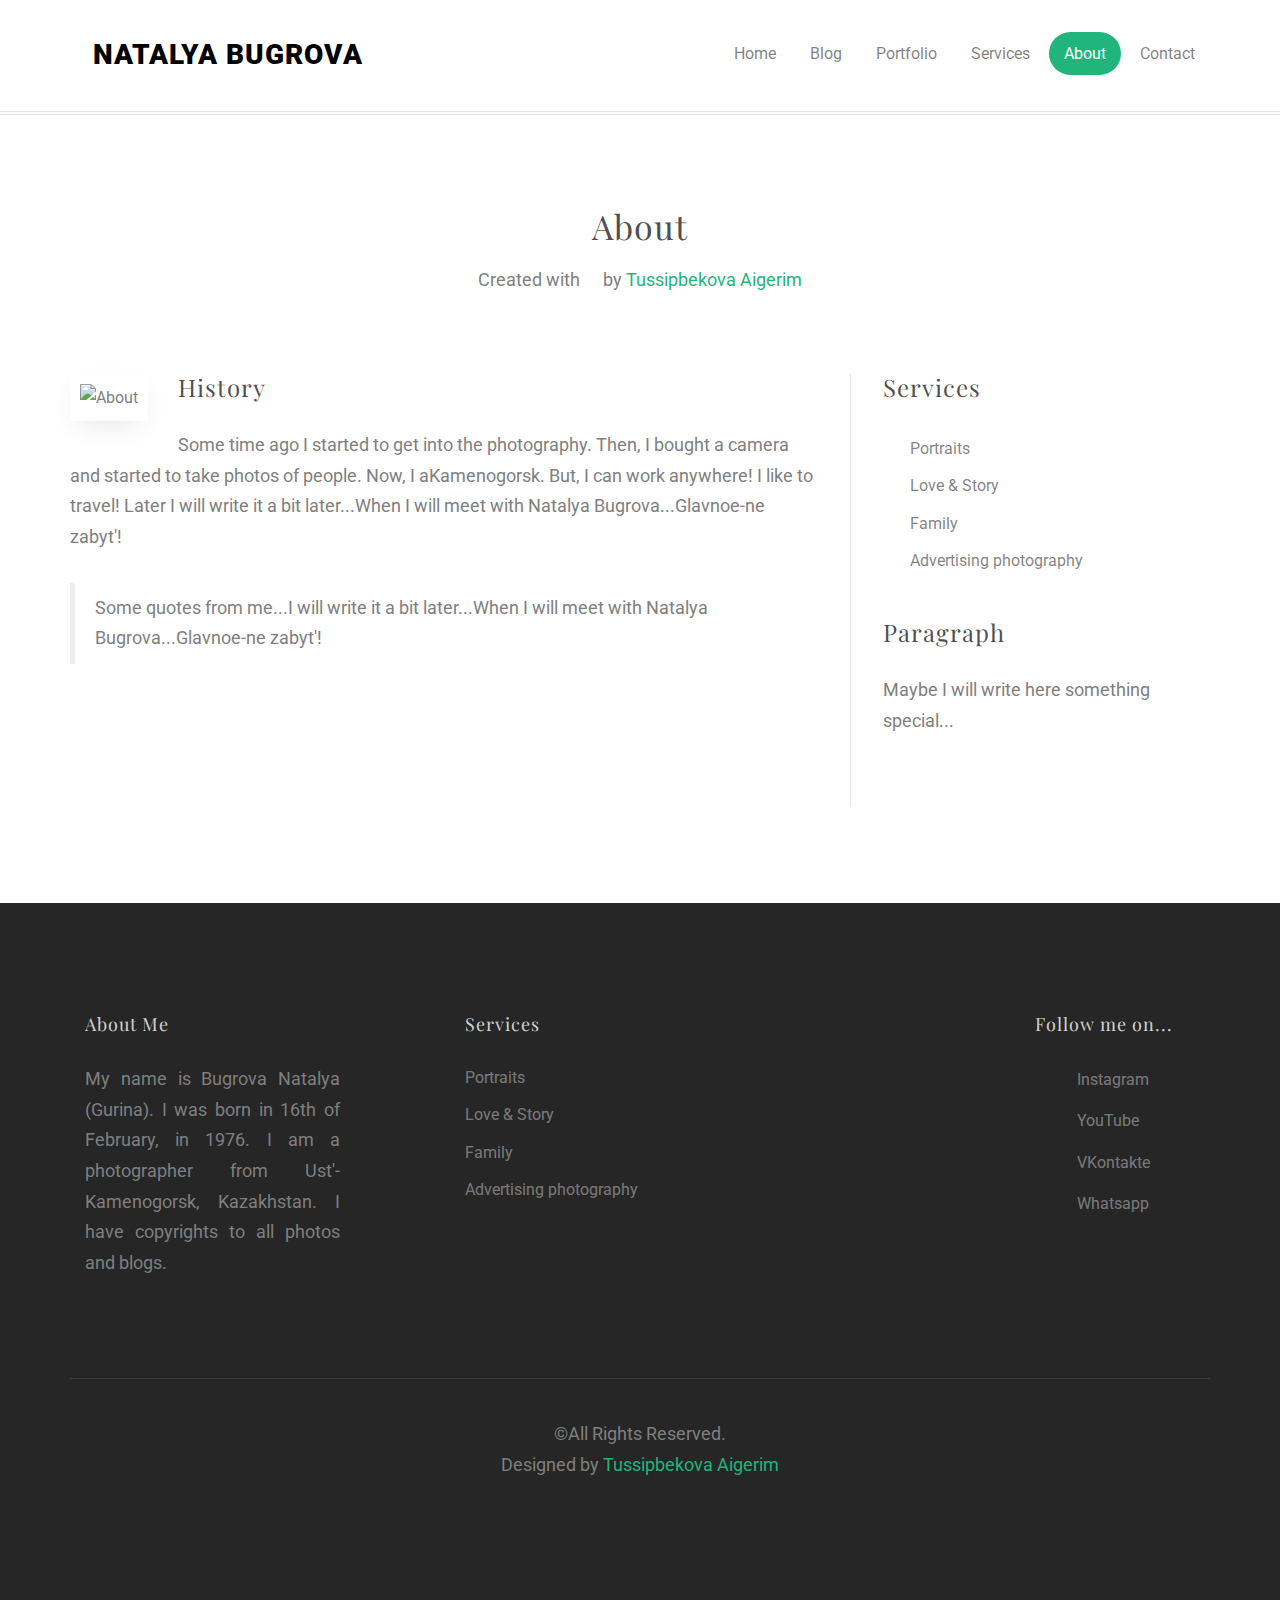
==== about.html @ b8c90531 "Edse" ====
<!DOCTYPE html>
<!--[if lt IE 7]>      <html class="no-js lt-ie9 lt-ie8 lt-ie7"> <![endif]-->
<!--[if IE 7]>         <html class="no-js lt-ie9 lt-ie8"> <![endif]-->
<!--[if IE 8]>         <html class="no-js lt-ie9"> <![endif]-->
<!--[if gt IE 8]><!--> <html class="no-js"> <!--<![endif]-->
	<head>
	<meta charset="utf-8">
	<meta http-equiv="X-UA-Compatible" content="IE=edge">
	<title>Bugrova Natalya &mdash; photographer</title>
	<meta name="viewport" content="width=device-width, initial-scale=1">
	<meta name="description" content="Portfolio website by Tussipbekova Aigerim" />
	<meta name="author" content="instagram.com/aidaikerym" />

 
	<meta property="og:title" content=""/>
	<meta property="og:image" content=""/>
	<meta property="og:url" content=""/>
	<meta property="og:site_name" content=""/>
	<meta property="og:description" content=""/>
	<meta name="twitter:title" content="" />
	<meta name="twitter:image" content="" />
	<meta name="twitter:url" content="" />
	<meta name="twitter:card" content="" />

	
	<link rel="shortcut icon" href="favicon.ico">

	<link href='https://fonts.googleapis.com/css?family=Roboto:400,100,300,700,900' rel='stylesheet' type='text/css'>

	<link href="https://fonts.googleapis.com/css?family=Playfair+Display:400,700" rel="stylesheet">
	
	
	<link rel="stylesheet" href="css/animate.css">

	<link rel="stylesheet" href="css/icomoon.css">

	<link rel="stylesheet" href="css/simple-line-icons.css">

    <link rel="stylesheet" href="css/bootstrap.css">
	
	<link rel="stylesheet" href="css/style.css">

	
	<script src="js/modernizr-2.6.2.min.js"></script>
	<!--[if lt IE 9]>
	<script src="js/respond.min.js"></script>
	<![endif]-->

	</head>
	<body>
	
	
	<div id="fh5co-page">
	<header id="fh5co-header" role="banner">
		<div class="container">
			<div class="header-inner">
				<h1><i class="sl-icon-energy"></i><a href="index.html">Natalya Bugrova</a></h1>
				<nav role="navigation">
					<ul>
						<li><a href="index.html">Home</a></li>
						<li><a href="blog.html">Blog</a></li>
						<li><a href="portfolio.html">Portfolio</a></li>
						<li><a href="services.html">Services</a></li>
						<li><a class="active" href="about.html">About</a></li>
						<li><a href="contact.html">Contact</a></li>
					</ul>
				</nav>
			</div>
		</div>
	</header>
	<div id="fh5co-about-section">
		<div class="container">
			<div class="row">
				<div class="col-md-6 col-md-offset-3 text-center fh5co-heading">
					<h2>About</h2>
					<p><span>Created with <i class="sl-icon-heart"></i> by <a href="http://instagram.com/aidaikerym">Tussipbekova Aigerim</a></span></p>
				</div>
			</div>
			<div class="row">
				<div class="col-md-8">
					<div class="row">
						<div class="col-md-12">
							<div class="about-inner">
								<img class="img-responsive" src="images/image_about.jpg" alt="About">
								<h3>History</h3>
								<p>Some time ago I started to get into the photography. Then, I bought a camera and started to take photos of people. Now, I aKamenogorsk. But, I can work anywhere! I like to travel! Later I will write it a bit later...When I will meet with Natalya Bugrova...Glavnoe-ne zabyt'! </p>
								<blockquote>
									<p>Some quotes from me...I will write it a bit later...When I will meet with Natalya Bugrova...Glavnoe-ne zabyt'!</p>
								</blockquote>
							</div>
						</div>
					</div>
				</div>
				<div class="col-md-4">
					<aside class="sidebar">
						<div class="row">
							<div class="col-md-12 side">
								<h3>Services</h3>
								<ul>
									<li><i class="icon-check"></i><a href="#">Portraits</a></li>
									<li><i class="icon-check"></i><a href="#">Love &amp; Story</a></li>
									<li><i class="icon-check"></i><a href="#">Family</a></li>
									<li><i class="icon-check"></i><a href="#">Advertising photography</a></li>
									
								</ul>
							</div>
							<div class="col-md-12 side">
								<h3>Paragraph</h3>
								<p>Maybe I will write here something special...</p>
							</div>
						</div>
					</aside>
				</div>
			</div>
		</div>
	</div>
	
	<footer id="fh5co-footer" role="contentinfo">
	
		<div class="container">
			<div class="col-md-3 col-sm-12 col-sm-push-0 col-xs-12 col-xs-push-0">
				<h3>About Me</h3>
				<p align="justify" >My name is Bugrova Natalya (Gurina). I was born in 16th of February, in 1976. I am a photographer from Ust'-Kamenogorsk, Kazakhstan. 
I have copyrights to all photos and blogs.</p>
			</div>
			<div class="col-md-6 col-md-push-1 col-sm-12 col-sm-push-0 col-xs-12 col-xs-push-0">
				<h3>Services</h3>
				<ul class="float">
					<li><a href="#">Portraits</a></li>
					<li><a href="#">Love &amp; Story</a></li>
					<li><a href="#">Family</a></li>
					<li><a href="#">Advertising photography</a></li>
				</ul>
			</div>

			<div class="col-md-2 col-md-push-1 col-sm-12 col-sm-push-0 col-xs-12 col-xs-push-0">
				<h3>Follow me on...</h3>
				<ul class="fh5co-social">
					<li><a href="https://www.instagram.com/bugrovanata/?hl=ru"><i class="icon-instagram"></i> Instagram</a></li>
					<li><a href="https://www.youtube.com/channel/UCPb-Cf5QnTzR0pVgS2g6S4A"><i class="icon-youtube"></i> YouTube</a></li>
					<li><a href="https://vk.com/nataljabugrova"><i class="icon-vk"></i> VKontakte</a></li>
					<li><a href="https://api.whatsapp.com/send?phone=77055019513"><i class="icon-whatsapp"></i> Whatsapp</a></li>
				</ul>
			</div>
			
			
			<div class="col-md-12 fh5co-copyright text-center">
				<p>&copy;All Rights Reserved. <span>Designed by <a href="http://instagram.com/aidaikerym" target="_blank">Tussipbekova Aigerim</a></p>	
			</div>
			
		</div>
	</footer>
	</div>
	
	<!-- jQuery -->
	<script src="js/jquery.min.js"></script>
	<!-- jQuery Easing -->
	<script src="js/jquery.easing.1.3.js"></script>
	<!-- Bootstrap -->
	<script src="js/bootstrap.min.js"></script>
	<!-- Waypoints -->
	<script src="js/jquery.waypoints.min.js"></script>
	<!-- MAIN JS -->
	<script src="js/main.js"></script>

	</body>
</html>
---- css/icomoon.css ----
@font-face {
    font-family: 'icomoon';
    src:    url('fonts/icomoon.eot?195opb');
    src:    url('fonts/icomoon.eot?195opb#iefix') format('embedded-opentype'),
        url('fonts/icomoon.ttf?195opb') format('truetype'),
        url('fonts/icomoon.woff?195opb') format('woff'),
        url('fonts/icomoon.svg?195opb#icomoon') format('svg');
    font-weight: normal;
    font-style: normal;
}

[class^="icon-"], [class*=" icon-"] {
    /* use !important to prevent issues with browser extensions that change fonts */
    font-family: 'icomoon' !important;
    speak: none;
    font-style: normal;
    font-weight: normal;
    font-variant: normal;
    text-transform: none;
    line-height: 1;

    /* Better Font Rendering =========== */
    -webkit-font-smoothing: antialiased;
    -moz-osx-font-smoothing: grayscale;
}

.icon-glass:before {
    content: "\f000";
}
.icon-music:before {
    content: "\f001";
}
.icon-search:before {
    content: "\f002";
}
.icon-envelope-o:before {
    content: "\f003";
}
.icon-heart:before {
    content: "\f004";
}
.icon-star:before {
    content: "\f005";
}
.icon-star-o:before {
    content: "\f006";
}
.icon-user:before {
    content: "\f007";
}
.icon-film:before {
    content: "\f008";
}
.icon-th-large:before {
    content: "\f009";
}
.icon-th:before {
    content: "\f00a";
}
.icon-th-list:before {
    content: "\f00b";
}
.icon-check:before {
    content: "\f00c";
}
.icon-close:before {
    content: "\f00d";
}
.icon-remove:before {
    content: "\f00d";
}
.icon-times:before {
    content: "\f00d";
}
.icon-search-plus:before {
    content: "\f00e";
}
.icon-search-minus:before {
    content: "\f010";
}
.icon-power-off:before {
    content: "\f011";
}
.icon-signal:before {
    content: "\f012";
}
.icon-cog:before {
    content: "\f013";
}
.icon-gear:before {
    content: "\f013";
}
.icon-trash-o:before {
    content: "\f014";
}
.icon-home:before {
    content: "\f015";
}
.icon-file-o:before {
    content: "\f016";
}
.icon-clock-o:before {
    content: "\f017";
}
.icon-road:before {
    content: "\f018";
}
.icon-download:before {
    content: "\f019";
}
.icon-arrow-circle-o-down:before {
    content: "\f01a";
}
.icon-arrow-circle-o-up:before {
    content: "\f01b";
}
.icon-inbox:before {
    content: "\f01c";
}
.icon-play-circle-o:before {
    content: "\f01d";
}
.icon-repeat:before {
    content: "\f01e";
}
.icon-rotate-right:before {
    content: "\f01e";
}
.icon-refresh:before {
    content: "\f021";
}
.icon-list-alt:before {
    content: "\f022";
}
.icon-lock:before {
    content: "\f023";
}
.icon-flag:before {
    content: "\f024";
}
.icon-headphones:before {
    content: "\f025";
}
.icon-volume-off:before {
    content: "\f026";
}
.icon-volume-down:before {
    content: "\f027";
}
.icon-volume-up:before {
    content: "\f028";
}
.icon-qrcode:before {
    content: "\f029";
}
.icon-barcode:before {
    content: "\f02a";
}
.icon-tag:before {
    content: "\f02b";
}
.icon-tags:before {
    content: "\f02c";
}
.icon-book:before {
    content: "\f02d";
}
.icon-bookmark:before {
    content: "\f02e";
}
.icon-print:before {
    content: "\f02f";
}
.icon-camera:before {
    content: "\f030";
}
.icon-font:before {
    content: "\f031";
}
.icon-bold:before {
    content: "\f032";
}
.icon-italic:before {
    content: "\f033";
}
.icon-text-height:before {
    content: "\f034";
}
.icon-text-width:before {
    content: "\f035";
}
.icon-align-left:before {
    content: "\f036";
}
.icon-align-center:before {
    content: "\f037";
}
.icon-align-right:before {
    content: "\f038";
}
.icon-align-justify:before {
    content: "\f039";
}
.icon-list:before {
    content: "\f03a";
}
.icon-dedent:before {
    content: "\f03b";
}
.icon-outdent:before {
    content: "\f03b";
}
.icon-indent:before {
    content: "\f03c";
}
.icon-video-camera:before {
    content: "\f03d";
}
.icon-image:before {
    content: "\f03e";
}
.icon-photo:before {
    content: "\f03e";
}
.icon-picture-o:before {
    content: "\f03e";
}
.icon-pencil:before {
    content: "\f040";
}
.icon-map-marker:before {
    content: "\f041";
}
.icon-adjust:before {
    content: "\f042";
}
.icon-tint:before {
    content: "\f043";
}
.icon-edit:before {
    content: "\f044";
}
.icon-pencil-square-o:before {
    content: "\f044";
}
.icon-share-square-o:before {
    content: "\f045";
}
.icon-check-square-o:before {
    content: "\f046";
}
.icon-arrows:before {
    content: "\f047";
}
.icon-step-backward:before {
    content: "\f048";
}
.icon-fast-backward:before {
    content: "\f049";
}
.icon-backward:before {
    content: "\f04a";
}
.icon-play:before {
    content: "\f04b";
}
.icon-pause:before {
    content: "\f04c";
}
.icon-stop:before {
    content: "\f04d";
}
.icon-forward:before {
    content: "\f04e";
}
.icon-fast-forward:before {
    content: "\f050";
}
.icon-step-forward:before {
    content: "\f051";
}
.icon-eject:before {
    content: "\f052";
}
.icon-chevron-left:before {
    content: "\f053";
}
.icon-chevron-right:before {
    content: "\f054";
}
.icon-plus-circle:before {
    content: "\f055";
}
.icon-minus-circle:before {
    content: "\f056";
}
.icon-times-circle:before {
    content: "\f057";
}
.icon-check-circle:before {
    content: "\f058";
}
.icon-question-circle:before {
    content: "\f059";
}
.icon-info-circle:before {
    content: "\f05a";
}
.icon-crosshairs:before {
    content: "\f05b";
}
.icon-times-circle-o:before {
    content: "\f05c";
}
.icon-check-circle-o:before {
    content: "\f05d";
}
.icon-ban:before {
    content: "\f05e";
}
.icon-arrow-left:before {
    content: "\f060";
}
.icon-arrow-right:before {
    content: "\f061";
}
.icon-arrow-up:before {
    content: "\f062";
}
.icon-arrow-down:before {
    content: "\f063";
}
.icon-mail-forward:before {
    content: "\f064";
}
.icon-share:before {
    content: "\f064";
}
.icon-expand:before {
    content: "\f065";
}
.icon-compress:before {
    content: "\f066";
}
.icon-plus:before {
    content: "\f067";
}
.icon-minus:before {
    content: "\f068";
}
.icon-asterisk:before {
    content: "\f069";
}
.icon-exclamation-circle:before {
    content: "\f06a";
}
.icon-gift:before {
    content: "\f06b";
}
.icon-leaf:before {
    content: "\f06c";
}
.icon-fire:before {
    content: "\f06d";
}
.icon-eye:before {
    content: "\f06e";
}
.icon-eye-slash:before {
    content: "\f070";
}
.icon-exclamation-triangle:before {
    content: "\f071";
}
.icon-warning:before {
    content: "\f071";
}
.icon-plane:before {
    content: "\f072";
}
.icon-calendar:before {
    content: "\f073";
}
.icon-random:before {
    content: "\f074";
}
.icon-comment:before {
    content: "\f075";
}
.icon-magnet:before {
    content: "\f076";
}
.icon-chevron-up:before {
    content: "\f077";
}
.icon-chevron-down:before {
    content: "\f078";
}
.icon-retweet:before {
    content: "\f079";
}
.icon-shopping-cart:before {
    content: "\f07a";
}
.icon-folder:before {
    content: "\f07b";
}
.icon-folder-open:before {
    content: "\f07c";
}
.icon-arrows-v:before {
    content: "\f07d";
}
.icon-arrows-h:before {
    content: "\f07e";
}
.icon-bar-chart:before {
    content: "\f080";
}
.icon-bar-chart-o:before {
    content: "\f080";
}
.icon-twitter-square:before {
    content: "\f081";
}
.icon-facebook-square:before {
    content: "\f082";
}
.icon-camera-retro:before {
    content: "\f083";
}
.icon-key:before {
    content: "\f084";
}
.icon-cogs:before {
    content: "\f085";
}
.icon-gears:before {
    content: "\f085";
}
.icon-comments:before {
    content: "\f086";
}
.icon-thumbs-o-up:before {
    content: "\f087";
}
.icon-thumbs-o-down:before {
    content: "\f088";
}
.icon-star-half:before {
    content: "\f089";
}
.icon-heart-o:before {
    content: "\f08a";
}
.icon-sign-out:before {
    content: "\f08b";
}
.icon-linkedin-square:before {
    content: "\f08c";
}
.icon-thumb-tack:before {
    content: "\f08d";
}
.icon-external-link:before {
    content: "\f08e";
}
.icon-sign-in:before {
    content: "\f090";
}
.icon-trophy:before {
    content: "\f091";
}
.icon-github-square:before {
    content: "\f092";
}
.icon-upload:before {
    content: "\f093";
}
.icon-lemon-o:before {
    content: "\f094";
}
.icon-phone:before {
    content: "\f095";
}
.icon-square-o:before {
    content: "\f096";
}
.icon-bookmark-o:before {
    content: "\f097";
}
.icon-phone-square:before {
    content: "\f098";
}
.icon-twitter:before {
    content: "\f099";
}
.icon-facebook:before {
    content: "\f09a";
}
.icon-facebook-f:before {
    content: "\f09a";
}
.icon-github:before {
    content: "\f09b";
}
.icon-unlock:before {
    content: "\f09c";
}
.icon-credit-card:before {
    content: "\f09d";
}
.icon-feed:before {
    content: "\f09e";
}
.icon-rss:before {
    content: "\f09e";
}
.icon-hdd-o:before {
    content: "\f0a0";
}
.icon-bullhorn:before {
    content: "\f0a1";
}
.icon-bell-o:before {
    content: "\f0a2";
}
.icon-certificate:before {
    content: "\f0a3";
}
.icon-hand-o-right:before {
    content: "\f0a4";
}
.icon-hand-o-left:before {
    content: "\f0a5";
}
.icon-hand-o-up:before {
    content: "\f0a6";
}
.icon-hand-o-down:before {
    content: "\f0a7";
}
.icon-arrow-circle-left:before {
    content: "\f0a8";
}
.icon-arrow-circle-right:before {
    content: "\f0a9";
}
.icon-arrow-circle-up:before {
    content: "\f0aa";
}
.icon-arrow-circle-down:before {
    content: "\f0ab";
}
.icon-globe:before {
    content: "\f0ac";
}
.icon-wrench:before {
    content: "\f0ad";
}
.icon-tasks:before {
    content: "\f0ae";
}
.icon-filter:before {
    content: "\f0b0";
}
.icon-briefcase:before {
    content: "\f0b1";
}
.icon-arrows-alt:before {
    content: "\f0b2";
}
.icon-group:before {
    content: "\f0c0";
}
.icon-users:before {
    content: "\f0c0";
}
.icon-chain:before {
    content: "\f0c1";
}
.icon-link:before {
    content: "\f0c1";
}
.icon-cloud:before {
    content: "\f0c2";
}
.icon-flask:before {
    content: "\f0c3";
}
.icon-cut:before {
    content: "\f0c4";
}
.icon-scissors:before {
    content: "\f0c4";
}
.icon-copy:before {
    content: "\f0c5";
}
.icon-files-o:before {
    content: "\f0c5";
}
.icon-paperclip:before {
    content: "\f0c6";
}
.icon-floppy-o:before {
    content: "\f0c7";
}
.icon-save:before {
    content: "\f0c7";
}
.icon-square:before {
    content: "\f0c8";
}
.icon-bars:before {
    content: "\f0c9";
}
.icon-navicon:before {
    content: "\f0c9";
}
.icon-reorder:before {
    content: "\f0c9";
}
.icon-list-ul:before {
    content: "\f0ca";
}
.icon-list-ol:before {
    content: "\f0cb";
}
.icon-strikethrough:before {
    content: "\f0cc";
}
.icon-underline:before {
    content: "\f0cd";
}
.icon-table:before {
    content: "\f0ce";
}
.icon-magic:before {
    content: "\f0d0";
}
.icon-truck:before {
    content: "\f0d1";
}
.icon-pinterest:before {
    content: "\f0d2";
}
.icon-pinterest-square:before {
    content: "\f0d3";
}
.icon-google-plus-square:before {
    content: "\f0d4";
}
.icon-google-plus:before {
    content: "\f0d5";
}
.icon-money:before {
    content: "\f0d6";
}
.icon-caret-down:before {
    content: "\f0d7";
}
.icon-caret-up:before {
    content: "\f0d8";
}
.icon-caret-left:before {
    content: "\f0d9";
}
.icon-caret-right:before {
    content: "\f0da";
}
.icon-columns:before {
    content: "\f0db";
}
.icon-sort:before {
    content: "\f0dc";
}
.icon-unsorted:before {
    content: "\f0dc";
}
.icon-sort-desc:before {
    content: "\f0dd";
}
.icon-sort-down:before {
    content: "\f0dd";
}
.icon-sort-asc:before {
    content: "\f0de";
}
.icon-sort-up:before {
    content: "\f0de";
}
.icon-envelope:before {
    content: "\f0e0";
}
.icon-linkedin:before {
    content: "\f0e1";
}
.icon-rotate-left:before {
    content: "\f0e2";
}
.icon-undo:before {
    content: "\f0e2";
}
.icon-gavel:before {
    content: "\f0e3";
}
.icon-legal:before {
    content: "\f0e3";
}
.icon-dashboard:before {
    content: "\f0e4";
}
.icon-tachometer:before {
    content: "\f0e4";
}
.icon-comment-o:before {
    content: "\f0e5";
}
.icon-comments-o:before {
    content: "\f0e6";
}
.icon-bolt:before {
    content: "\f0e7";
}
.icon-flash:before {
    content: "\f0e7";
}
.icon-sitemap:before {
    content: "\f0e8";
}
.icon-umbrella:before {
    content: "\f0e9";
}
.icon-clipboard:before {
    content: "\f0ea";
}
.icon-paste:before {
    content: "\f0ea";
}
.icon-lightbulb-o:before {
    content: "\f0eb";
}
.icon-exchange:before {
    content: "\f0ec";
}
.icon-cloud-download:before {
    content: "\f0ed";
}
.icon-cloud-upload:before {
    content: "\f0ee";
}
.icon-user-md:before {
    content: "\f0f0";
}
.icon-stethoscope:before {
    content: "\f0f1";
}
.icon-suitcase:before {
    content: "\f0f2";
}
.icon-bell:before {
    content: "\f0f3";
}
.icon-coffee:before {
    content: "\f0f4";
}
.icon-cutlery:before {
    content: "\f0f5";
}
.icon-file-text-o:before {
    content: "\f0f6";
}
.icon-building-o:before {
    content: "\f0f7";
}
.icon-hospital-o:before {
    content: "\f0f8";
}
.icon-ambulance:before {
    content: "\f0f9";
}
.icon-medkit:before {
    content: "\f0fa";
}
.icon-fighter-jet:before {
    content: "\f0fb";
}
.icon-beer:before {
    content: "\f0fc";
}
.icon-h-square:before {
    content: "\f0fd";
}
.icon-plus-square:before {
    content: "\f0fe";
}
.icon-angle-double-left:before {
    content: "\f100";
}
.icon-angle-double-right:before {
    content: "\f101";
}
.icon-angle-double-up:before {
    content: "\f102";
}
.icon-angle-double-down:before {
    content: "\f103";
}
.icon-angle-left:before {
    content: "\f104";
}
.icon-angle-right:before {
    content: "\f105";
}
.icon-angle-up:before {
    content: "\f106";
}
.icon-angle-down:before {
    content: "\f107";
}
.icon-desktop:before {
    content: "\f108";
}
.icon-laptop:before {
    content: "\f109";
}
.icon-tablet:before {
    content: "\f10a";
}
.icon-mobile:before {
    content: "\f10b";
}
.icon-mobile-phone:before {
    content: "\f10b";
}
.icon-circle-o:before {
    content: "\f10c";
}
.icon-quote-left:before {
    content: "\f10d";
}
.icon-quote-right:before {
    content: "\f10e";
}
.icon-spinner:before {
    content: "\f110";
}
.icon-circle:before {
    content: "\f111";
}
.icon-mail-reply:before {
    content: "\f112";
}
.icon-reply:before {
    content: "\f112";
}
.icon-github-alt:before {
    content: "\f113";
}
.icon-folder-o:before {
    content: "\f114";
}
.icon-folder-open-o:before {
    content: "\f115";
}
.icon-smile-o:before {
    content: "\f118";
}
.icon-frown-o:before {
    content: "\f119";
}
.icon-meh-o:before {
    content: "\f11a";
}
.icon-gamepad:before {
    content: "\f11b";
}
.icon-keyboard-o:before {
    content: "\f11c";
}
.icon-flag-o:before {
    content: "\f11d";
}
.icon-flag-checkered:before {
    content: "\f11e";
}
.icon-terminal:before {
    content: "\f120";
}
.icon-code:before {
    content: "\f121";
}
.icon-mail-reply-all:before {
    content: "\f122";
}
.icon-reply-all:before {
    content: "\f122";
}
.icon-star-half-empty:before {
    content: "\f123";
}
.icon-star-half-full:before {
    content: "\f123";
}
.icon-star-half-o:before {
    content: "\f123";
}
.icon-location-arrow:before {
    content: "\f124";
}
.icon-crop:before {
    content: "\f125";
}
.icon-code-fork:before {
    content: "\f126";
}
.icon-chain-broken:before {
    content: "\f127";
}
.icon-unlink:before {
    content: "\f127";
}
.icon-question:before {
    content: "\f128";
}
.icon-info:before {
    content: "\f129";
}
.icon-exclamation:before {
    content: "\f12a";
}
.icon-superscript:before {
    content: "\f12b";
}
.icon-subscript:before {
    content: "\f12c";
}
.icon-eraser:before {
    content: "\f12d";
}
.icon-puzzle-piece:before {
    content: "\f12e";
}
.icon-microphone:before {
    content: "\f130";
}
.icon-microphone-slash:before {
    content: "\f131";
}
.icon-shield:before {
    content: "\f132";
}
.icon-calendar-o:before {
    content: "\f133";
}
.icon-fire-extinguisher:before {
    content: "\f134";
}
.icon-rocket:before {
    content: "\f135";
}
.icon-maxcdn:before {
    content: "\f136";
}
.icon-chevron-circle-left:before {
    content: "\f137";
}
.icon-chevron-circle-right:before {
    content: "\f138";
}
.icon-chevron-circle-up:before {
    content: "\f139";
}
.icon-chevron-circle-down:before {
    content: "\f13a";
}
.icon-html5:before {
    content: "\f13b";
}
.icon-css3:before {
    content: "\f13c";
}
.icon-anchor:before {
    content: "\f13d";
}
.icon-unlock-alt:before {
    content: "\f13e";
}
.icon-bullseye:before {
    content: "\f140";
}
.icon-ellipsis-h:before {
    content: "\f141";
}
.icon-ellipsis-v:before {
    content: "\f142";
}
.icon-rss-square:before {
    content: "\f143";
}
.icon-play-circle:before {
    content: "\f144";
}
.icon-ticket:before {
    content: "\f145";
}
.icon-minus-square:before {
    content: "\f146";
}
.icon-minus-square-o:before {
    content: "\f147";
}
.icon-level-up:before {
    content: "\f148";
}
.icon-level-down:before {
    content: "\f149";
}
.icon-check-square:before {
    content: "\f14a";
}
.icon-pencil-square:before {
    content: "\f14b";
}
.icon-external-link-square:before {
    content: "\f14c";
}
.icon-share-square:before {
    content: "\f14d";
}
.icon-compass:before {
    content: "\f14e";
}
.icon-caret-square-o-down:before {
    content: "\f150";
}
.icon-toggle-down:before {
    content: "\f150";
}
.icon-caret-square-o-up:before {
    content: "\f151";
}
.icon-toggle-up:before {
    content: "\f151";
}
.icon-caret-square-o-right:before {
    content: "\f152";
}
.icon-toggle-right:before {
    content: "\f152";
}
.icon-eur:before {
    content: "\f153";
}
.icon-euro:before {
    content: "\f153";
}
.icon-gbp:before {
    content: "\f154";
}
.icon-dollar:before {
    content: "\f155";
}
.icon-usd:before {
    content: "\f155";
}
.icon-inr:before {
    content: "\f156";
}
.icon-rupee:before {
    content: "\f156";
}
.icon-cny:before {
    content: "\f157";
}
.icon-jpy:before {
    content: "\f157";
}
.icon-rmb:before {
    content: "\f157";
}
.icon-yen:before {
    content: "\f157";
}
.icon-rouble:before {
    content: "\f158";
}
.icon-rub:before {
    content: "\f158";
}
.icon-ruble:before {
    content: "\f158";
}
.icon-krw:before {
    content: "\f159";
}
.icon-won:before {
    content: "\f159";
}
.icon-bitcoin:before {
    content: "\f15a";
}
.icon-btc:before {
    content: "\f15a";
}
.icon-file:before {
    content: "\f15b";
}
.icon-file-text:before {
    content: "\f15c";
}
.icon-sort-alpha-asc:before {
    content: "\f15d";
}
.icon-sort-alpha-desc:before {
    content: "\f15e";
}
.icon-sort-amount-asc:before {
    content: "\f160";
}
.icon-sort-amount-desc:before {
    content: "\f161";
}
.icon-sort-numeric-asc:before {
    content: "\f162";
}
.icon-sort-numeric-desc:before {
    content: "\f163";
}
.icon-thumbs-up:before {
    content: "\f164";
}
.icon-thumbs-down:before {
    content: "\f165";
}
.icon-youtube-square:before {
    content: "\f166";
}
.icon-youtube:before {
    content: "\f167";
}
.icon-xing:before {
    content: "\f168";
}
.icon-xing-square:before {
    content: "\f169";
}
.icon-youtube-play:before {
    content: "\f16a";
}
.icon-dropbox:before {
    content: "\f16b";
}
.icon-stack-overflow:before {
    content: "\f16c";
}
.icon-instagram:before {
    content: "\f16d";
}
.icon-flickr:before {
    content: "\f16e";
}
.icon-adn:before {
    content: "\f170";
}
.icon-bitbucket:before {
    content: "\f171";
}
.icon-bitbucket-square:before {
    content: "\f172";
}
.icon-tumblr:before {
    content: "\f173";
}
.icon-tumblr-square:before {
    content: "\f174";
}
.icon-long-arrow-down:before {
    content: "\f175";
}
.icon-long-arrow-up:before {
    content: "\f176";
}
.icon-long-arrow-left:before {
    content: "\f177";
}
.icon-long-arrow-right:before {
    content: "\f178";
}
.icon-apple:before {
    content: "\f179";
}
.icon-windows:before {
    content: "\f17a";
}
.icon-android:before {
    content: "\f17b";
}
.icon-linux:before {
    content: "\f17c";
}
.icon-dribbble:before {
    content: "\f17d";
}
.icon-skype:before {
    content: "\f17e";
}
.icon-foursquare:before {
    content: "\f180";
}
.icon-trello:before {
    content: "\f181";
}
.icon-female:before {
    content: "\f182";
}
.icon-male:before {
    content: "\f183";
}
.icon-gittip:before {
    content: "\f184";
}
.icon-gratipay:before {
    content: "\f184";
}
.icon-sun-o:before {
    content: "\f185";
}
.icon-moon-o:before {
    content: "\f186";
}
.icon-archive:before {
    content: "\f187";
}
.icon-bug:before {
    content: "\f188";
}
.icon-vk:before {
    content: "\f189";
}
.icon-weibo:before {
    content: "\f18a";
}
.icon-renren:before {
    content: "\f18b";
}
.icon-pagelines:before {
    content: "\f18c";
}
.icon-stack-exchange:before {
    content: "\f18d";
}
.icon-arrow-circle-o-right:before {
    content: "\f18e";
}
.icon-arrow-circle-o-left:before {
    content: "\f190";
}
.icon-caret-square-o-left:before {
    content: "\f191";
}
.icon-toggle-left:before {
    content: "\f191";
}
.icon-dot-circle-o:before {
    content: "\f192";
}
.icon-wheelchair:before {
    content: "\f193";
}
.icon-vimeo-square:before {
    content: "\f194";
}
.icon-try:before {
    content: "\f195";
}
.icon-turkish-lira:before {
    content: "\f195";
}
.icon-plus-square-o:before {
    content: "\f196";
}
.icon-space-shuttle:before {
    content: "\f197";
}
.icon-slack:before {
    content: "\f198";
}
.icon-envelope-square:before {
    content: "\f199";
}
.icon-wordpress:before {
    content: "\f19a";
}
.icon-openid:before {
    content: "\f19b";
}
.icon-bank:before {
    content: "\f19c";
}
.icon-institution:before {
    content: "\f19c";
}
.icon-university:before {
    content: "\f19c";
}
.icon-graduation-cap:before {
    content: "\f19d";
}
.icon-mortar-board:before {
    content: "\f19d";
}
.icon-yahoo:before {
    content: "\f19e";
}
.icon-google:before {
    content: "\f1a0";
}
.icon-reddit:before {
    content: "\f1a1";
}
.icon-reddit-square:before {
    content: "\f1a2";
}
.icon-stumbleupon-circle:before {
    content: "\f1a3";
}
.icon-stumbleupon:before {
    content: "\f1a4";
}
.icon-delicious:before {
    content: "\f1a5";
}
.icon-digg:before {
    content: "\f1a6";
}
.icon-pied-piper-pp:before {
    content: "\f1a7";
}
.icon-pied-piper-alt:before {
    content: "\f1a8";
}
.icon-drupal:before {
    content: "\f1a9";
}
.icon-joomla:before {
    content: "\f1aa";
}
.icon-language:before {
    content: "\f1ab";
}
.icon-fax:before {
    content: "\f1ac";
}
.icon-building:before {
    content: "\f1ad";
}
.icon-child:before {
    content: "\f1ae";
}
.icon-paw:before {
    content: "\f1b0";
}
.icon-spoon:before {
    content: "\f1b1";
}
.icon-cube:before {
    content: "\f1b2";
}
.icon-cubes:before {
    content: "\f1b3";
}
.icon-behance:before {
    content: "\f1b4";
}
.icon-behance-square:before {
    content: "\f1b5";
}
.icon-steam:before {
    content: "\f1b6";
}
.icon-steam-square:before {
    content: "\f1b7";
}
.icon-recycle:before {
    content: "\f1b8";
}
.icon-automobile:before {
    content: "\f1b9";
}
.icon-car:before {
    content: "\f1b9";
}
.icon-cab:before {
    content: "\f1ba";
}
.icon-taxi:before {
    content: "\f1ba";
}
.icon-tree:before {
    content: "\f1bb";
}
.icon-spotify:before {
    content: "\f1bc";
}
.icon-deviantart:before {
    content: "\f1bd";
}
.icon-soundcloud:before {
    content: "\f1be";
}
.icon-database:before {
    content: "\f1c0";
}
.icon-file-pdf-o:before {
    content: "\f1c1";
}
.icon-file-word-o:before {
    content: "\f1c2";
}
.icon-file-excel-o:before {
    content: "\f1c3";
}
.icon-file-powerpoint-o:before {
    content: "\f1c4";
}
.icon-file-image-o:before {
    content: "\f1c5";
}
.icon-file-photo-o:before {
    content: "\f1c5";
}
.icon-file-picture-o:before {
    content: "\f1c5";
}
.icon-file-archive-o:before {
    content: "\f1c6";
}
.icon-file-zip-o:before {
    content: "\f1c6";
}
.icon-file-audio-o:before {
    content: "\f1c7";
}
.icon-file-sound-o:before {
    content: "\f1c7";
}
.icon-file-movie-o:before {
    content: "\f1c8";
}
.icon-file-video-o:before {
    content: "\f1c8";
}
.icon-file-code-o:before {
    content: "\f1c9";
}
.icon-vine:before {
    content: "\f1ca";
}
.icon-codepen:before {
    content: "\f1cb";
}
.icon-jsfiddle:before {
    content: "\f1cc";
}
.icon-life-bouy:before {
    content: "\f1cd";
}
.icon-life-buoy:before {
    content: "\f1cd";
}
.icon-life-ring:before {
    content: "\f1cd";
}
.icon-life-saver:before {
    content: "\f1cd";
}
.icon-support:before {
    content: "\f1cd";
}
.icon-circle-o-notch:before {
    content: "\f1ce";
}
.icon-ra:before {
    content: "\f1d0";
}
.icon-rebel:before {
    content: "\f1d0";
}
.icon-resistance:before {
    content: "\f1d0";
}
.icon-empire:before {
    content: "\f1d1";
}
.icon-ge:before {
    content: "\f1d1";
}
.icon-git-square:before {
    content: "\f1d2";
}
.icon-git:before {
    content: "\f1d3";
}
.icon-hacker-news:before {
    content: "\f1d4";
}
.icon-y-combinator-square:before {
    content: "\f1d4";
}
.icon-yc-square:before {
    content: "\f1d4";
}
.icon-tencent-weibo:before {
    content: "\f1d5";
}
.icon-qq:before {
    content: "\f1d6";
}
.icon-wechat:before {
    content: "\f1d7";
}
.icon-weixin:before {
    content: "\f1d7";
}
.icon-paper-plane:before {
    content: "\f1d8";
}
.icon-send:before {
    content: "\f1d8";
}
.icon-paper-plane-o:before {
    content: "\f1d9";
}
.icon-send-o:before {
    content: "\f1d9";
}
.icon-history:before {
    content: "\f1da";
}
.icon-circle-thin:before {
    content: "\f1db";
}
.icon-header:before {
    content: "\f1dc";
}
.icon-paragraph:before {
    content: "\f1dd";
}
.icon-sliders:before {
    content: "\f1de";
}
.icon-share-alt:before {
    content: "\f1e0";
}
.icon-share-alt-square:before {
    content: "\f1e1";
}
.icon-bomb:before {
    content: "\f1e2";
}
.icon-futbol-o:before {
    content: "\f1e3";
}
.icon-soccer-ball-o:before {
    content: "\f1e3";
}
.icon-tty:before {
    content: "\f1e4";
}
.icon-binoculars:before {
    content: "\f1e5";
}
.icon-plug:before {
    content: "\f1e6";
}
.icon-slideshare:before {
    content: "\f1e7";
}
.icon-twitch:before {
    content: "\f1e8";
}
.icon-yelp:before {
    content: "\f1e9";
}
.icon-newspaper-o:before {
    content: "\f1ea";
}
.icon-wifi:before {
    content: "\f1eb";
}
.icon-calculator:before {
    content: "\f1ec";
}
.icon-paypal:before {
    content: "\f1ed";
}
.icon-google-wallet:before {
    content: "\f1ee";
}
.icon-cc-visa:before {
    content: "\f1f0";
}
.icon-cc-mastercard:before {
    content: "\f1f1";
}
.icon-cc-discover:before {
    content: "\f1f2";
}
.icon-cc-amex:before {
    content: "\f1f3";
}
.icon-cc-paypal:before {
    content: "\f1f4";
}
.icon-cc-stripe:before {
    content: "\f1f5";
}
.icon-bell-slash:before {
    content: "\f1f6";
}
.icon-bell-slash-o:before {
    content: "\f1f7";
}
.icon-trash:before {
    content: "\f1f8";
}
.icon-copyright:before {
    content: "\f1f9";
}
.icon-at:before {
    content: "\f1fa";
}
.icon-eyedropper:before {
    content: "\f1fb";
}
.icon-paint-brush:before {
    content: "\f1fc";
}
.icon-birthday-cake:before {
    content: "\f1fd";
}
.icon-area-chart:before {
    content: "\f1fe";
}
.icon-pie-chart:before {
    content: "\f200";
}
.icon-line-chart:before {
    content: "\f201";
}
.icon-lastfm:before {
    content: "\f202";
}
.icon-lastfm-square:before {
    content: "\f203";
}
.icon-toggle-off:before {
    content: "\f204";
}
.icon-toggle-on:before {
    content: "\f205";
}
.icon-bicycle:before {
    content: "\f206";
}
.icon-bus:before {
    content: "\f207";
}
.icon-ioxhost:before {
    content: "\f208";
}
.icon-angellist:before {
    content: "\f209";
}
.icon-cc:before {
    content: "\f20a";
}
.icon-ils:before {
    content: "\f20b";
}
.icon-shekel:before {
    content: "\f20b";
}
.icon-sheqel:before {
    content: "\f20b";
}
.icon-meanpath:before {
    content: "\f20c";
}
.icon-buysellads:before {
    content: "\f20d";
}
.icon-connectdevelop:before {
    content: "\f20e";
}
.icon-dashcube:before {
    content: "\f210";
}
.icon-forumbee:before {
    content: "\f211";
}
.icon-leanpub:before {
    content: "\f212";
}
.icon-sellsy:before {
    content: "\f213";
}
.icon-shirtsinbulk:before {
    content: "\f214";
}
.icon-simplybuilt:before {
    content: "\f215";
}
.icon-skyatlas:before {
    content: "\f216";
}
.icon-cart-plus:before {
    content: "\f217";
}
.icon-cart-arrow-down:before {
    content: "\f218";
}
.icon-diamond:before {
    content: "\f219";
}
.icon-ship:before {
    content: "\f21a";
}
.icon-user-secret:before {
    content: "\f21b";
}
.icon-motorcycle:before {
    content: "\f21c";
}
.icon-street-view:before {
    content: "\f21d";
}
.icon-heartbeat:before {
    content: "\f21e";
}
.icon-venus:before {
    content: "\f221";
}
.icon-mars:before {
    content: "\f222";
}
.icon-mercury:before {
    content: "\f223";
}
.icon-intersex:before {
    content: "\f224";
}
.icon-transgender:before {
    content: "\f224";
}
.icon-transgender-alt:before {
    content: "\f225";
}
.icon-venus-double:before {
    content: "\f226";
}
.icon-mars-double:before {
    content: "\f227";
}
.icon-venus-mars:before {
    content: "\f228";
}
.icon-mars-stroke:before {
    content: "\f229";
}
.icon-mars-stroke-v:before {
    content: "\f22a";
}
.icon-mars-stroke-h:before {
    content: "\f22b";
}
.icon-neuter:before {
    content: "\f22c";
}
.icon-genderless:before {
    content: "\f22d";
}
.icon-facebook-official:before {
    content: "\f230";
}
.icon-pinterest-p:before {
    content: "\f231";
}
.icon-whatsapp:before {
    content: "\f232";
}
.icon-server:before {
    content: "\f233";
}
.icon-user-plus:before {
    content: "\f234";
}
.icon-user-times:before {
    content: "\f235";
}
.icon-bed:before {
    content: "\f236";
}
.icon-hotel:before {
    content: "\f236";
}
.icon-viacoin:before {
    content: "\f237";
}
.icon-train:before {
    content: "\f238";
}
.icon-subway:before {
    content: "\f239";
}
.icon-medium:before {
    content: "\f23a";
}
.icon-y-combinator:before {
    content: "\f23b";
}
.icon-yc:before {
    content: "\f23b";
}
.icon-optin-monster:before {
    content: "\f23c";
}
.icon-opencart:before {
    content: "\f23d";
}
.icon-expeditedssl:before {
    content: "\f23e";
}
.icon-battery-4:before {
    content: "\f240";
}
.icon-battery-full:before {
    content: "\f240";
}
.icon-battery-3:before {
    content: "\f241";
}
.icon-battery-three-quarters:before {
    content: "\f241";
}
.icon-battery-2:before {
    content: "\f242";
}
.icon-battery-half:before {
    content: "\f242";
}
.icon-battery-1:before {
    content: "\f243";
}
.icon-battery-quarter:before {
    content: "\f243";
}
.icon-battery-0:before {
    content: "\f244";
}
.icon-battery-empty:before {
    content: "\f244";
}
.icon-mouse-pointer:before {
    content: "\f245";
}
.icon-i-cursor:before {
    content: "\f246";
}
.icon-object-group:before {
    content: "\f247";
}
.icon-object-ungroup:before {
    content: "\f248";
}
.icon-sticky-note:before {
    content: "\f249";
}
.icon-sticky-note-o:before {
    content: "\f24a";
}
.icon-cc-jcb:before {
    content: "\f24b";
}
.icon-cc-diners-club:before {
    content: "\f24c";
}
.icon-clone:before {
    content: "\f24d";
}
.icon-balance-scale:before {
    content: "\f24e";
}
.icon-hourglass-o:before {
    content: "\f250";
}
.icon-hourglass-1:before {
    content: "\f251";
}
.icon-hourglass-start:before {
    content: "\f251";
}
.icon-hourglass-2:before {
    content: "\f252";
}
.icon-hourglass-half:before {
    content: "\f252";
}
.icon-hourglass-3:before {
    content: "\f253";
}
.icon-hourglass-end:before {
    content: "\f253";
}
.icon-hourglass:before {
    content: "\f254";
}
.icon-hand-grab-o:before {
    content: "\f255";
}
.icon-hand-rock-o:before {
    content: "\f255";
}
.icon-hand-paper-o:before {
    content: "\f256";
}
.icon-hand-stop-o:before {
    content: "\f256";
}
.icon-hand-scissors-o:before {
    content: "\f257";
}
.icon-hand-lizard-o:before {
    content: "\f258";
}
.icon-hand-spock-o:before {
    content: "\f259";
}
.icon-hand-pointer-o:before {
    content: "\f25a";
}
.icon-hand-peace-o:before {
    content: "\f25b";
}
.icon-trademark:before {
    content: "\f25c";
}
.icon-registered:before {
    content: "\f25d";
}
.icon-creative-commons:before {
    content: "\f25e";
}
.icon-gg:before {
    content: "\f260";
}
.icon-gg-circle:before {
    content: "\f261";
}
.icon-tripadvisor:before {
    content: "\f262";
}
.icon-odnoklassniki:before {
    content: "\f263";
}
.icon-odnoklassniki-square:before {
    content: "\f264";
}
.icon-get-pocket:before {
    content: "\f265";
}
.icon-wikipedia-w:before {
    content: "\f266";
}
.icon-safari:before {
    content: "\f267";
}
.icon-chrome:before {
    content: "\f268";
}
.icon-firefox:before {
    content: "\f269";
}
.icon-opera:before {
    content: "\f26a";
}
.icon-internet-explorer:before {
    content: "\f26b";
}
.icon-television:before {
    content: "\f26c";
}
.icon-tv:before {
    content: "\f26c";
}
.icon-contao:before {
    content: "\f26d";
}
.icon-500px:before {
    content: "\f26e";
}
.icon-amazon:before {
    content: "\f270";
}
.icon-calendar-plus-o:before {
    content: "\f271";
}
.icon-calendar-minus-o:before {
    content: "\f272";
}
.icon-calendar-times-o:before {
    content: "\f273";
}
.icon-calendar-check-o:before {
    content: "\f274";
}
.icon-industry:before {
    content: "\f275";
}
.icon-map-pin:before {
    content: "\f276";
}
.icon-map-signs:before {
    content: "\f277";
}
.icon-map-o:before {
    content: "\f278";
}
.icon-map:before {
    content: "\f279";
}
.icon-commenting:before {
    content: "\f27a";
}
.icon-commenting-o:before {
    content: "\f27b";
}
.icon-houzz:before {
    content: "\f27c";
}
.icon-vimeo:before {
    content: "\f27d";
}
.icon-black-tie:before {
    content: "\f27e";
}
.icon-fonticons:before {
    content: "\f280";
}
.icon-reddit-alien:before {
    content: "\f281";
}
.icon-edge:before {
    content: "\f282";
}
.icon-credit-card-alt:before {
    content: "\f283";
}
.icon-codiepie:before {
    content: "\f284";
}
.icon-modx:before {
    content: "\f285";
}
.icon-fort-awesome:before {
    content: "\f286";
}
.icon-usb:before {
    content: "\f287";
}
.icon-product-hunt:before {
    content: "\f288";
}
.icon-mixcloud:before {
    content: "\f289";
}
.icon-scribd:before {
    content: "\f28a";
}
.icon-pause-circle:before {
    content: "\f28b";
}
.icon-pause-circle-o:before {
    content: "\f28c";
}
.icon-stop-circle:before {
    content: "\f28d";
}
.icon-stop-circle-o:before {
    content: "\f28e";
}
.icon-shopping-bag:before {
    content: "\f290";
}
.icon-shopping-basket:before {
    content: "\f291";
}
.icon-hashtag:before {
    content: "\f292";
}
.icon-bluetooth:before {
    content: "\f293";
}
.icon-bluetooth-b:before {
    content: "\f294";
}
.icon-percent:before {
    content: "\f295";
}
.icon-gitlab:before {
    content: "\f296";
}
.icon-wpbeginner:before {
    content: "\f297";
}
.icon-wpforms:before {
    content: "\f298";
}
.icon-envira:before {
    content: "\f299";
}
.icon-universal-access:before {
    content: "\f29a";
}
.icon-wheelchair-alt:before {
    content: "\f29b";
}
.icon-question-circle-o:before {
    content: "\f29c";
}
.icon-blind:before {
    content: "\f29d";
}
.icon-audio-description:before {
    content: "\f29e";
}
.icon-volume-control-phone:before {
    content: "\f2a0";
}
.icon-braille:before {
    content: "\f2a1";
}
.icon-assistive-listening-systems:before {
    content: "\f2a2";
}
.icon-american-sign-language-interpreting:before {
    content: "\f2a3";
}
.icon-asl-interpreting:before {
    content: "\f2a3";
}
.icon-deaf:before {
    content: "\f2a4";
}
.icon-deafness:before {
    content: "\f2a4";
}
.icon-hard-of-hearing:before {
    content: "\f2a4";
}
.icon-glide:before {
    content: "\f2a5";
}
.icon-glide-g:before {
    content: "\f2a6";
}
.icon-sign-language:before {
    content: "\f2a7";
}
.icon-signing:before {
    content: "\f2a7";
}
.icon-low-vision:before {
    content: "\f2a8";
}
.icon-viadeo:before {
    content: "\f2a9";
}
.icon-viadeo-square:before {
    content: "\f2aa";
}
.icon-snapchat:before {
    content: "\f2ab";
}
.icon-snapchat-ghost:before {
    content: "\f2ac";
}
.icon-snapchat-square:before {
    content: "\f2ad";
}
.icon-pied-piper:before {
    content: "\f2ae";
}
.icon-first-order:before {
    content: "\f2b0";
}
.icon-yoast:before {
    content: "\f2b1";
}
.icon-themeisle:before {
    content: "\f2b2";
}
.icon-google-plus-circle:before {
    content: "\f2b3";
}
.icon-google-plus-official:before {
    content: "\f2b3";
}
.icon-fa:before {
    content: "\f2b4";
}
.icon-font-awesome:before {
    content: "\f2b4";
}
.icon-mobile2:before {
    content: "\e000";
}
.icon-laptop2:before {
    content: "\e001";
}
.icon-desktop2:before {
    content: "\e002";
}
.icon-tablet2:before {
    content: "\e003";
}
.icon-phone2:before {
    content: "\e004";
}
.icon-document:before {
    content: "\e005";
}
.icon-documents:before {
    content: "\e006";
}
.icon-search2:before {
    content: "\e007";
}
.icon-clipboard2:before {
    content: "\e008";
}
.icon-newspaper:before {
    content: "\e009";
}
.icon-notebook:before {
    content: "\e00a";
}
.icon-book-open:before {
    content: "\e00b";
}
.icon-browser:before {
    content: "\e00c";
}
.icon-calendar2:before {
    content: "\e00d";
}
.icon-presentation:before {
    content: "\e00e";
}
.icon-picture:before {
    content: "\e00f";
}
.icon-pictures:before {
    content: "\e010";
}
.icon-video:before {
    content: "\e011";
}
.icon-camera2:before {
    content: "\e012";
}
.icon-printer:before {
    content: "\e013";
}
.icon-toolbox:before {
    content: "\e014";
}
.icon-briefcase2:before {
    content: "\e015";
}
.icon-wallet:before {
    content: "\e016";
}
.icon-gift2:before {
    content: "\e017";
}
.icon-bargraph:before {
    content: "\e018";
}
.icon-grid:before {
    content: "\e019";
}
.icon-expand2:before {
    content: "\e01a";
}
.icon-focus:before {
    content: "\e01b";
}
.icon-edit2:before {
    content: "\e01c";
}
.icon-adjustments:before {
    content: "\e01d";
}
.icon-ribbon:before {
    content: "\e01e";
}
.icon-hourglass2:before {
    content: "\e01f";
}
.icon-lock2:before {
    content: "\e020";
}
.icon-megaphone:before {
    content: "\e021";
}
.icon-shield2:before {
    content: "\e022";
}
.icon-trophy2:before {
    content: "\e023";
}
.icon-flag2:before {
    content: "\e024";
}
.icon-map2:before {
    content: "\e025";
}
.icon-puzzle:before {
    content: "\e026";
}
.icon-basket:before {
    content: "\e027";
}
.icon-envelope2:before {
    content: "\e028";
}
.icon-streetsign:before {
    content: "\e029";
}
.icon-telescope:before {
    content: "\e02a";
}
.icon-gears2:before {
    content: "\e02b";
}
.icon-key2:before {
    content: "\e02c";
}
.icon-paperclip2:before {
    content: "\e02d";
}
.icon-attachment:before {
    content: "\e02e";
}
.icon-pricetags:before {
    content: "\e02f";
}
.icon-lightbulb:before {
    content: "\e030";
}
.icon-layers:before {
    content: "\e031";
}
.icon-pencil2:before {
    content: "\e032";
}
.icon-tools:before {
    content: "\e033";
}
.icon-tools-2:before {
    content: "\e034";
}
.icon-scissors2:before {
    content: "\e035";
}
.icon-paintbrush:before {
    content: "\e036";
}
.icon-magnifying-glass:before {
    content: "\e037";
}
.icon-circle-compass:before {
    content: "\e038";
}
.icon-linegraph:before {
    content: "\e039";
}
.icon-mic:before {
    content: "\e03a";
}
.icon-strategy:before {
    content: "\e03b";
}
.icon-beaker:before {
    content: "\e03c";
}
.icon-caution:before {
    content: "\e03d";
}
.icon-recycle2:before {
    content: "\e03e";
}
.icon-anchor2:before {
    content: "\e03f";
}
.icon-profile-male:before {
    content: "\e040";
}
.icon-profile-female:before {
    content: "\e041";
}
.icon-bike:before {
    content: "\e042";
}
.icon-wine:before {
    content: "\e043";
}
.icon-hotairballoon:before {
    content: "\e044";
}
.icon-globe2:before {
    content: "\e045";
}
.icon-genius:before {
    content: "\e046";
}
.icon-map-pin2:before {
    content: "\e047";
}
.icon-dial:before {
    content: "\e048";
}
.icon-chat:before {
    content: "\e049";
}
.icon-heart2:before {
    content: "\e04a";
}
.icon-cloud2:before {
    content: "\e04b";
}
.icon-upload2:before {
    content: "\e04c";
}
.icon-download2:before {
    content: "\e04d";
}
.icon-target:before {
    content: "\e04e";
}
.icon-hazardous:before {
    content: "\e04f";
}
.icon-piechart:before {
    content: "\e050";
}
.icon-speedometer:before {
    content: "\e051";
}
.icon-global:before {
    content: "\e052";
}
.icon-compass2:before {
    content: "\e053";
}
.icon-lifesaver:before {
    content: "\e054";
}
.icon-clock:before {
    content: "\e055";
}
.icon-aperture:before {
    content: "\e056";
}
.icon-quote:before {
    content: "\e057";
}
.icon-scope:before {
    content: "\e058";
}
.icon-alarmclock:before {
    content: "\e059";
}
.icon-refresh2:before {
    content: "\e05a";
}
.icon-happy:before {
    content: "\e05b";
}
.icon-sad:before {
    content: "\e05c";
}
.icon-facebook2:before {
    content: "\e05d";
}
.icon-twitter2:before {
    content: "\e05e";
}
.icon-googleplus:before {
    content: "\e05f";
}
.icon-rss2:before {
    content: "\e060";
}
.icon-tumblr2:before {
    content: "\e061";
}
.icon-linkedin2:before {
    content: "\e062";
}
.icon-dribbble2:before {
    content: "\e063";
}
---- css/simple-line-icons.css ----
@font-face {
  font-family: 'simple-line-icons';
  src:  url('../fonts/simple-line-icons/Simple-Line-Icons.eot?v=2.2.2');
  src:  url('../fonts/simple-line-icons/Simple-Line-Icons.eot?#iefix&v=2.2.2') format('embedded-opentype'),
        url('../fonts/simple-line-icons/Simple-Line-Icons.ttf?v=2.2.2') format('truetype'),
        url('../fonts/simple-line-icons/Simple-Line-Icons.woff2?v=2.2.2') format('woff2'),
        url('../fonts/simple-line-icons/Simple-Line-Icons.woff?v=2.2.2') format('woff'),
        url('../fonts/simple-line-icons/Simple-Line-Icons.svg?v=2.2.2#simple-line-icons') format('svg');
  font-weight: normal;
  font-style: normal;
}
/*
 Use the following CSS code if you want to have a class per icon.
 Instead of a list of all class selectors, you can use the generic [class*="icon-"] selector, but it's slower:
*/
.sl-icon-user,
.sl-icon-people,
.sl-icon-user-female,
.sl-icon-user-follow,
.sl-icon-user-following,
.sl-icon-user-unfollow,
.sl-icon-login,
.sl-icon-logout,
.sl-icon-emotsmile,
.sl-icon-phone,
.sl-icon-call-end,
.sl-icon-call-in,
.sl-icon-call-out,
.sl-icon-map,
.sl-icon-location-pin,
.sl-icon-direction,
.sl-icon-directions,
.sl-icon-compass,
.sl-icon-layers,
.sl-icon-menu,
.sl-icon-list,
.sl-icon-options-vertical,
.sl-icon-options,
.sl-icon-arrow-down,
.sl-icon-arrow-left,
.sl-icon-arrow-right,
.sl-icon-arrow-up,
.sl-icon-arrow-up-circle,
.sl-icon-arrow-left-circle,
.sl-icon-arrow-right-circle,
.sl-icon-arrow-down-circle,
.sl-icon-check,
.sl-icon-clock,
.sl-icon-plus,
.sl-icon-close,
.sl-icon-trophy,
.sl-icon-screen-smartphone,
.sl-icon-screen-desktop,
.sl-icon-plane,
.sl-icon-notebook,
.sl-icon-mustache,
.sl-icon-mouse,
.sl-icon-magnet,
.sl-icon-energy,
.sl-icon-disc,
.sl-icon-cursor,
.sl-icon-cursor-move,
.sl-icon-crop,
.sl-icon-chemistry,
.sl-icon-speedometer,
.sl-icon-shield,
.sl-icon-screen-tablet,
.sl-icon-magic-wand,
.sl-icon-hourglass,
.sl-icon-graduation,
.sl-icon-ghost,
.sl-icon-game-controller,
.sl-icon-fire,
.sl-icon-eyeglass,
.sl-icon-envelope-open,
.sl-icon-envelope-letter,
.sl-icon-bell,
.sl-icon-badge,
.sl-icon-anchor,
.sl-icon-wallet,
.sl-icon-vector,
.sl-icon-speech,
.sl-icon-puzzle,
.sl-icon-printer,
.sl-icon-present,
.sl-icon-playlist,
.sl-icon-pin,
.sl-icon-picture,
.sl-icon-handbag,
.sl-icon-globe-alt,
.sl-icon-globe,
.sl-icon-folder-alt,
.sl-icon-folder,
.sl-icon-film,
.sl-icon-feed,
.sl-icon-drop,
.sl-icon-drawar,
.sl-icon-docs,
.sl-icon-doc,
.sl-icon-diamond,
.sl-icon-cup,
.sl-icon-calculator,
.sl-icon-bubbles,
.sl-icon-briefcase,
.sl-icon-book-open,
.sl-icon-basket-loaded,
.sl-icon-basket,
.sl-icon-bag,
.sl-icon-action-undo,
.sl-icon-action-redo,
.sl-icon-wrench,
.sl-icon-umbrella,
.sl-icon-trash,
.sl-icon-tag,
.sl-icon-support,
.sl-icon-frame,
.sl-icon-size-fullscreen,
.sl-icon-size-actual,
.sl-icon-shuffle,
.sl-icon-share-alt,
.sl-icon-share,
.sl-icon-rocket,
.sl-icon-question,
.sl-icon-pie-chart,
.sl-icon-pencil,
.sl-icon-note,
.sl-icon-loop,
.sl-icon-home,
.sl-icon-grid,
.sl-icon-graph,
.sl-icon-microphone,
.sl-icon-music-tone-alt,
.sl-icon-music-tone,
.sl-icon-earphones-alt,
.sl-icon-earphones,
.sl-icon-equalizer,
.sl-icon-like,
.sl-icon-dislike,
.sl-icon-control-start,
.sl-icon-control-rewind,
.sl-icon-control-play,
.sl-icon-control-pause,
.sl-icon-control-forward,
.sl-icon-control-end,
.sl-icon-volume-1,
.sl-icon-volume-2,
.sl-icon-volume-off,
.sl-icon-calendar,
.sl-icon-bulb,
.sl-icon-chart,
.sl-icon-ban,
.sl-icon-bubble,
.sl-icon-camrecorder,
.sl-icon-camera,
.sl-icon-cloud-download,
.sl-icon-cloud-upload,
.sl-icon-envelope,
.sl-icon-eye,
.sl-icon-flag,
.sl-icon-heart,
.sl-icon-info,
.sl-icon-key,
.sl-icon-link,
.sl-icon-lock,
.sl-icon-lock-open,
.sl-icon-magnifier,
.sl-icon-magnifier-add,
.sl-icon-magnifier-remove,
.sl-icon-paper-clip,
.sl-icon-paper-plane,
.sl-icon-power,
.sl-icon-refresh,
.sl-icon-reload,
.sl-icon-settings,
.sl-icon-star,
.sl-icon-symble-female,
.sl-icon-symbol-male,
.sl-icon-target,
.sl-icon-credit-card,
.sl-icon-paypal,
.sl-icon-social-tumblr,
.sl-icon-social-twitter,
.sl-icon-social-facebook,
.sl-icon-social-instagram,
.sl-icon-social-linkedin,
.sl-icon-social-pinterest,
.sl-icon-social-github,
.sl-icon-social-gplus,
.sl-icon-social-reddit,
.sl-icon-social-skype,
.sl-icon-social-dribbble,
.sl-icon-social-behance,
.sl-icon-social-foursqare,
.sl-icon-social-soundcloud,
.sl-icon-social-spotify,
.sl-icon-social-stumbleupon,
.sl-icon-social-youtube,
.sl-icon-social-dropbox {
  font-family: 'simple-line-icons';
  speak: none;
  font-style: normal;
  font-weight: normal;
  font-variant: normal;
  text-transform: none;
  line-height: 1;
  /* Better Font Rendering =========== */
  -webkit-font-smoothing: antialiased;
  -moz-osx-font-smoothing: grayscale;
}
.sl-icon-user:before {
  content: "\e005";
}
.sl-icon-people:before {
  content: "\e001";
}
.sl-icon-user-female:before {
  content: "\e000";
}
.sl-icon-user-follow:before {
  content: "\e002";
}
.sl-icon-user-following:before {
  content: "\e003";
}
.sl-icon-user-unfollow:before {
  content: "\e004";
}
.sl-icon-login:before {
  content: "\e066";
}
.sl-icon-logout:before {
  content: "\e065";
}
.sl-icon-emotsmile:before {
  content: "\e021";
}
.sl-icon-phone:before {
  content: "\e600";
}
.sl-icon-call-end:before {
  content: "\e048";
}
.sl-icon-call-in:before {
  content: "\e047";
}
.sl-icon-call-out:before {
  content: "\e046";
}
.sl-icon-map:before {
  content: "\e033";
}
.sl-icon-location-pin:before {
  content: "\e096";
}
.sl-icon-direction:before {
  content: "\e042";
}
.sl-icon-directions:before {
  content: "\e041";
}
.sl-icon-compass:before {
  content: "\e045";
}
.sl-icon-layers:before {
  content: "\e034";
}
.sl-icon-menu:before {
  content: "\e601";
}
.sl-icon-list:before {
  content: "\e067";
}
.sl-icon-options-vertical:before {
  content: "\e602";
}
.sl-icon-options:before {
  content: "\e603";
}
.sl-icon-arrow-down:before {
  content: "\e604";
}
.sl-icon-arrow-left:before {
  content: "\e605";
}
.sl-icon-arrow-right:before {
  content: "\e606";
}
.sl-icon-arrow-up:before {
  content: "\e607";
}
.sl-icon-arrow-up-circle:before {
  content: "\e078";
}
.sl-icon-arrow-left-circle:before {
  content: "\e07a";
}
.sl-icon-arrow-right-circle:before {
  content: "\e079";
}
.sl-icon-arrow-down-circle:before {
  content: "\e07b";
}
.sl-icon-check:before {
  content: "\e080";
}
.sl-icon-clock:before {
  content: "\e081";
}
.sl-icon-plus:before {
  content: "\e095";
}
.sl-icon-close:before {
  content: "\e082";
}
.sl-icon-trophy:before {
  content: "\e006";
}
.sl-icon-screen-smartphone:before {
  content: "\e010";
}
.sl-icon-screen-desktop:before {
  content: "\e011";
}
.sl-icon-plane:before {
  content: "\e012";
}
.sl-icon-notebook:before {
  content: "\e013";
}
.sl-icon-mustache:before {
  content: "\e014";
}
.sl-icon-mouse:before {
  content: "\e015";
}
.sl-icon-magnet:before {
  content: "\e016";
}
.sl-icon-energy:before {
  content: "\e020";
}
.sl-icon-disc:before {
  content: "\e022";
}
.sl-icon-cursor:before {
  content: "\e06e";
}
.sl-icon-cursor-move:before {
  content: "\e023";
}
.sl-icon-crop:before {
  content: "\e024";
}
.sl-icon-chemistry:before {
  content: "\e026";
}
.sl-icon-speedometer:before {
  content: "\e007";
}
.sl-icon-shield:before {
  content: "\e00e";
}
.sl-icon-screen-tablet:before {
  content: "\e00f";
}
.sl-icon-magic-wand:before {
  content: "\e017";
}
.sl-icon-hourglass:before {
  content: "\e018";
}
.sl-icon-graduation:before {
  content: "\e019";
}
.sl-icon-ghost:before {
  content: "\e01a";
}
.sl-icon-game-controller:before {
  content: "\e01b";
}
.sl-icon-fire:before {
  content: "\e01c";
}
.sl-icon-eyeglass:before {
  content: "\e01d";
}
.sl-icon-envelope-open:before {
  content: "\e01e";
}
.sl-icon-envelope-letter:before {
  content: "\e01f";
}
.sl-icon-bell:before {
  content: "\e027";
}
.sl-icon-badge:before {
  content: "\e028";
}
.sl-icon-anchor:before {
  content: "\e029";
}
.sl-icon-wallet:before {
  content: "\e02a";
}
.sl-icon-vector:before {
  content: "\e02b";
}
.sl-icon-speech:before {
  content: "\e02c";
}
.sl-icon-puzzle:before {
  content: "\e02d";
}
.sl-icon-printer:before {
  content: "\e02e";
}
.sl-icon-present:before {
  content: "\e02f";
}
.sl-icon-playlist:before {
  content: "\e030";
}
.sl-icon-pin:before {
  content: "\e031";
}
.sl-icon-picture:before {
  content: "\e032";
}
.sl-icon-handbag:before {
  content: "\e035";
}
.sl-icon-globe-alt:before {
  content: "\e036";
}
.sl-icon-globe:before {
  content: "\e037";
}
.sl-icon-folder-alt:before {
  content: "\e039";
}
.sl-icon-folder:before {
  content: "\e089";
}
.sl-icon-film:before {
  content: "\e03a";
}
.sl-icon-feed:before {
  content: "\e03b";
}
.sl-icon-drop:before {
  content: "\e03e";
}
.sl-icon-drawar:before {
  content: "\e03f";
}
.sl-icon-docs:before {
  content: "\e040";
}
.sl-icon-doc:before {
  content: "\e085";
}
.sl-icon-diamond:before {
  content: "\e043";
}
.sl-icon-cup:before {
  content: "\e044";
}
.sl-icon-calculator:before {
  content: "\e049";
}
.sl-icon-bubbles:before {
  content: "\e04a";
}
.sl-icon-briefcase:before {
  content: "\e04b";
}
.sl-icon-book-open:before {
  content: "\e04c";
}
.sl-icon-basket-loaded:before {
  content: "\e04d";
}
.sl-icon-basket:before {
  content: "\e04e";
}
.sl-icon-bag:before {
  content: "\e04f";
}
.sl-icon-action-undo:before {
  content: "\e050";
}
.sl-icon-action-redo:before {
  content: "\e051";
}
.sl-icon-wrench:before {
  content: "\e052";
}
.sl-icon-umbrella:before {
  content: "\e053";
}
.sl-icon-trash:before {
  content: "\e054";
}
.sl-icon-tag:before {
  content: "\e055";
}
.sl-icon-support:before {
  content: "\e056";
}
.sl-icon-frame:before {
  content: "\e038";
}
.sl-icon-size-fullscreen:before {
  content: "\e057";
}
.sl-icon-size-actual:before {
  content: "\e058";
}
.sl-icon-shuffle:before {
  content: "\e059";
}
.sl-icon-share-alt:before {
  content: "\e05a";
}
.sl-icon-share:before {
  content: "\e05b";
}
.sl-icon-rocket:before {
  content: "\e05c";
}
.sl-icon-question:before {
  content: "\e05d";
}
.sl-icon-pie-chart:before {
  content: "\e05e";
}
.sl-icon-pencil:before {
  content: "\e05f";
}
.sl-icon-note:before {
  content: "\e060";
}
.sl-icon-loop:before {
  content: "\e064";
}
.sl-icon-home:before {
  content: "\e069";
}
.sl-icon-grid:before {
  content: "\e06a";
}
.sl-icon-graph:before {
  content: "\e06b";
}
.sl-icon-microphone:before {
  content: "\e063";
}
.sl-icon-music-tone-alt:before {
  content: "\e061";
}
.sl-icon-music-tone:before {
  content: "\e062";
}
.sl-icon-earphones-alt:before {
  content: "\e03c";
}
.sl-icon-earphones:before {
  content: "\e03d";
}
.sl-icon-equalizer:before {
  content: "\e06c";
}
.sl-icon-like:before {
  content: "\e068";
}
.sl-icon-dislike:before {
  content: "\e06d";
}
.sl-icon-control-start:before {
  content: "\e06f";
}
.sl-icon-control-rewind:before {
  content: "\e070";
}
.sl-icon-control-play:before {
  content: "\e071";
}
.sl-icon-control-pause:before {
  content: "\e072";
}
.sl-icon-control-forward:before {
  content: "\e073";
}
.sl-icon-control-end:before {
  content: "\e074";
}
.sl-icon-volume-1:before {
  content: "\e09f";
}
.sl-icon-volume-2:before {
  content: "\e0a0";
}
.sl-icon-volume-off:before {
  content: "\e0a1";
}
.sl-icon-calendar:before {
  content: "\e075";
}
.sl-icon-bulb:before {
  content: "\e076";
}
.sl-icon-chart:before {
  content: "\e077";
}
.sl-icon-ban:before {
  content: "\e07c";
}
.sl-icon-bubble:before {
  content: "\e07d";
}
.sl-icon-camrecorder:before {
  content: "\e07e";
}
.sl-icon-camera:before {
  content: "\e07f";
}
.sl-icon-cloud-download:before {
  content: "\e083";
}
.sl-icon-cloud-upload:before {
  content: "\e084";
}
.sl-icon-envelope:before {
  content: "\e086";
}
.sl-icon-eye:before {
  content: "\e087";
}
.sl-icon-flag:before {
  content: "\e088";
}
.sl-icon-heart:before {
  content: "\e08a";
}
.sl-icon-info:before {
  content: "\e08b";
}
.sl-icon-key:before {
  content: "\e08c";
}
.sl-icon-link:before {
  content: "\e08d";
}
.sl-icon-lock:before {
  content: "\e08e";
}
.sl-icon-lock-open:before {
  content: "\e08f";
}
.sl-icon-magnifier:before {
  content: "\e090";
}
.sl-icon-magnifier-add:before {
  content: "\e091";
}
.sl-icon-magnifier-remove:before {
  content: "\e092";
}
.sl-icon-paper-clip:before {
  content: "\e093";
}
.sl-icon-paper-plane:before {
  content: "\e094";
}
.sl-icon-power:before {
  content: "\e097";
}
.sl-icon-refresh:before {
  content: "\e098";
}
.sl-icon-reload:before {
  content: "\e099";
}
.sl-icon-settings:before {
  content: "\e09a";
}
.sl-icon-star:before {
  content: "\e09b";
}
.sl-icon-symble-female:before {
  content: "\e09c";
}
.sl-icon-symbol-male:before {
  content: "\e09d";
}
.sl-icon-target:before {
  content: "\e09e";
}
.sl-icon-credit-card:before {
  content: "\e025";
}
.sl-icon-paypal:before {
  content: "\e608";
}
.sl-icon-social-tumblr:before {
  content: "\e00a";
}
.sl-icon-social-twitter:before {
  content: "\e009";
}
.sl-icon-social-facebook:before {
  content: "\e00b";
}
.sl-icon-social-instagram:before {
  content: "\e609";
}
.sl-icon-social-linkedin:before {
  content: "\e60a";
}
.sl-icon-social-pinterest:before {
  content: "\e60b";
}
.sl-icon-social-github:before {
  content: "\e60c";
}
.sl-icon-social-gplus:before {
  content: "\e60d";
}
.sl-icon-social-reddit:before {
  content: "\e60e";
}
.sl-icon-social-skype:before {
  content: "\e60f";
}
.sl-icon-social-dribbble:before {
  content: "\e00d";
}
.sl-icon-social-behance:before {
  content: "\e610";
}
.sl-icon-social-foursqare:before {
  content: "\e611";
}
.sl-icon-social-soundcloud:before {
  content: "\e612";
}
.sl-icon-social-spotify:before {
  content: "\e613";
}
.sl-icon-social-stumbleupon:before {
  content: "\e614";
}
.sl-icon-social-youtube:before {
  content: "\e008";
}
.sl-icon-social-dropbox:before {
  content: "\e00c";
}
---- css/style.css ----
@font-face {
  font-family: 'icomoon';
  src: url("../fonts/icomoon/icomoon.eot?srf3rx");
  src: url("../fonts/icomoon/icomoon.eot?srf3rx#iefix") format("embedded-opentype"), url("../fonts/icomoon/icomoon.ttf?srf3rx") format("truetype"), url("../fonts/icomoon/icomoon.woff?srf3rx") format("woff"), url("../fonts/icomoon/icomoon.svg?srf3rx#icomoon") format("svg");
  font-weight: normal;
  font-style: normal;
}
/* =======================================================
*
* 	Template Style 
*	Edit this section
*
* ======================================================= */
body {
  font-family: "Roboto", Arial, sans-serif;
  font-weight: 400;
  font-size: 16px;
  line-height: 1.7;
  color: #7f7f7f;
  background: #fff;
  height: 100%;
  position: relative;
}

a {
  color: #1FB57B;
  -webkit-transition: 0.5s;
  -o-transition: 0.5s;
  transition: 0.5s;
}
a:hover, a:active, a:focus {
  color: #1FB57B;
  outline: none;
}

p {
  margin-bottom: 30px;
  font-size: 18px;
  font-weight: 400;
}

h1, h2, h3, h4, h5, h6, figure {
  color: rgba(0, 0, 0, 0.7);
  font-family: "Playfair Display", Arial, serif;
  font-weight: 400;
  margin: 0 0 30px 0;
  letter-spacing: 1px;
}

::-webkit-selection {
  color: #fff;
  background: #1FB57B;
}

::-moz-selection {
  color: #fff;
  background: #1FB57B;
}

::selection {
  color: #fff;
  background: #1FB57B;
}

.btn {
  margin-right: 4px;
  margin-bottom: 4px;
  font-family: "Roboto", Arial, sans-serif;
  font-size: 16px;
  font-weight: 400;
  -webkit-border-radius: 30px;
  -moz-border-radius: 30px;
  -ms-border-radius: 30px;
  border-radius: 30px;
  -webkit-transition: 0.5s;
  -o-transition: 0.5s;
  transition: 0.5s;
}
.btn.btn-md {
  padding: 10px 20px !important;
}
.btn.btn-lg {
  padding: 18px 36px !important;
}
.btn:hover, .btn:active, .btn:focus {
  box-shadow: none !important;
  outline: none !important;
}

.btn-primary {
  background: #1FB57B;
  color: #fff;
  border: 2px solid #1FB57B;
}
.btn-primary:hover, .btn-primary:focus, .btn-primary:active {
  background: #23cb8a !important;
  border-color: #23cb8a !important;
}
.btn-primary.btn-outline {
  background: transparent;
  color: #1FB57B;
  border: 2px solid #1FB57B;
}
.btn-primary.btn-outline:hover, .btn-primary.btn-outline:focus, .btn-primary.btn-outline:active {
  background: #1FB57B;
  color: #fff;
}

.btn-success {
  background: #5cb85c;
  color: #fff;
  border: 2px solid #5cb85c;
}
.btn-success:hover, .btn-success:focus, .btn-success:active {
  background: #4cae4c !important;
  border-color: #4cae4c !important;
}
.btn-success.btn-outline {
  background: transparent;
  color: #5cb85c;
  border: 2px solid #5cb85c;
}
.btn-success.btn-outline:hover, .btn-success.btn-outline:focus, .btn-success.btn-outline:active {
  background: #5cb85c;
  color: #fff;
}

.btn-info {
  background: #5bc0de;
  color: #fff;
  border: 2px solid #5bc0de;
}
.btn-info:hover, .btn-info:focus, .btn-info:active {
  background: #46b8da !important;
  border-color: #46b8da !important;
}
.btn-info.btn-outline {
  background: transparent;
  color: #5bc0de;
  border: 2px solid #5bc0de;
}
.btn-info.btn-outline:hover, .btn-info.btn-outline:focus, .btn-info.btn-outline:active {
  background: #5bc0de;
  color: #fff;
}

.btn-warning {
  background: #f0ad4e;
  color: #fff;
  border: 2px solid #f0ad4e;
}
.btn-warning:hover, .btn-warning:focus, .btn-warning:active {
  background: #eea236 !important;
  border-color: #eea236 !important;
}
.btn-warning.btn-outline {
  background: transparent;
  color: #f0ad4e;
  border: 2px solid #f0ad4e;
}
.btn-warning.btn-outline:hover, .btn-warning.btn-outline:focus, .btn-warning.btn-outline:active {
  background: #f0ad4e;
  color: #fff;
}

.btn-danger {
  background: #d9534f;
  color: #fff;
  border: 2px solid #d9534f;
}
.btn-danger:hover, .btn-danger:focus, .btn-danger:active {
  background: #d43f3a !important;
  border-color: #d43f3a !important;
}
.btn-danger.btn-outline {
  background: transparent;
  color: #d9534f;
  border: 2px solid #d9534f;
}
.btn-danger.btn-outline:hover, .btn-danger.btn-outline:focus, .btn-danger.btn-outline:active {
  background: #d9534f;
  color: #fff;
}

.btn-outline {
  background: none;
  border: 2px solid gray;
  font-size: 16px;
  -webkit-transition: 0.3s;
  -o-transition: 0.3s;
  transition: 0.3s;
}
.btn-outline:hover, .btn-outline:focus, .btn-outline:active {
  box-shadow: none;
}

.btn.with-arrow {
  position: relative;
  -webkit-transition: 0.3s;
  -o-transition: 0.3s;
  transition: 0.3s;
}
.btn.with-arrow i {
  visibility: hidden;
  opacity: 0;
  position: absolute;
  right: 0px;
  top: 50%;
  margin-top: -8px;
  -webkit-transition: 0.2s;
  -o-transition: 0.2s;
  transition: 0.2s;
}
.btn.with-arrow:hover {
  padding-right: 50px;
}
.btn.with-arrow:hover i {
  color: #fff;
  right: 18px;
  visibility: visible;
  opacity: 1;
}

.form-control {
  box-shadow: none;
  background: transparent;
  border: 2px solid rgba(0, 0, 0, 0.1);
  height: 54px;
  font-size: 18px;
  font-weight: 300;
}
.form-control:active, .form-control:focus {
  outline: none;
  box-shadow: none;
  border-color: #1FB57B;
}

.fh5co-social {
  padding: 0;
  margin: 0;
}
.fh5co-social li {
  padding: 0;
  margin: 0;
  list-style: none;
  display: -moz-inline-stack;
  display: inline-block;
  zoom: 1;
  *display: inline;
}
.fh5co-social li a {
  font-size: 22px;
  color: #fff;
  padding: 0;
  margin: 0;
  padding: 2px;
  display: -moz-inline-stack;
  display: inline-block;
  zoom: 1;
  *display: inline;
  -webkit-border-radius: 4px;
  -moz-border-radius: 4px;
  -ms-border-radius: 4px;
  border-radius: 4px;
}
.fh5co-social li a:hover {
  color: #1FB57B;
}
.fh5co-social li a:hover, .fh5co-social li a:active, .fh5co-social li a:focus {
  outline: none;
  text-decoration: none;
}

@media screen and (max-width: 480px) {
  .col-xxs-12 {
    float: none;
    width: 100%;
  }
}

.row-bottom-padded-lg {
  padding-bottom: 7em;
}
@media screen and (max-width: 768px) {
  .row-bottom-padded-lg {
    padding-bottom: 1em;
  }
}

.row-bottom-padded-md {
  padding-bottom: 4em;
}
@media screen and (max-width: 768px) {
  .row-bottom-padded-md {
    padding-bottom: 1em;
  }
}

.row-bottom-padded-sm {
  padding-bottom: 1em;
}
@media screen and (max-width: 768px) {
  .row-bottom-padded-sm {
    padding-bottom: 1em;
  }
}

#fh5co-header {
  padding: 40px 0;
  width: 100%;
  margin: 0;
  border-bottom: 1px solid rgba(0, 0, 0, 0.1);
  position: relative;
}
#fh5co-header:after {
  position: absolute;
  bottom: -4px;
  left: 0;
  right: 0;
  content: '';
  border-bottom: 1px solid rgba(0, 0, 0, 0.1);
}
@media screen and (max-width: 768px) {
  #fh5co-header {
    margin: 0px 0 0 0;
  }
}
#fh5co-header .header-inner {
  float: left;
  width: 100%;
}
#fh5co-header h1 {
  float: left;
  padding: 0;
  font-weight: 900;
  font-size: 28px;
  margin-bottom: 0;
  text-transform: uppercase;
  font-family: "Roboto", Arial, sans-serif;
}
#fh5co-header h1 i {
  color: #1FB57B;
}
#fh5co-header h1 a {
  color: black;
}
#fh5co-header h1 a > span {
  color: #1FB57B;
}
#fh5co-header h1 a:hover, #fh5co-header h1 a:active, #fh5co-header h1 a:focus {
  text-decoration: none;
  outline: none;
}
#fh5co-header nav {
  float: right;
  padding: 0;
}
@media screen and (max-width: 768px) {
  #fh5co-header nav {
    display: none;
  }
}
#fh5co-header nav ul {
  padding: 0;
  margin: 0 0 0 0;
}
#fh5co-header nav ul li {
  padding: 0;
  margin: 0;
  list-style: none;
  display: -moz-inline-stack;
  display: inline-block;
  zoom: 1;
  *display: inline;
}
#fh5co-header nav ul li a {
  color: rgba(0, 0, 0, 0.5);
  font-size: 16px;
  padding: 12px 15px;
  position: relative;
  -webkit-transition: 0.2s;
  -o-transition: 0.2s;
  transition: 0.2s;
}
#fh5co-header nav ul li a i {
  line-height: 0;
  font-size: 20px;
  position: relative;
  top: 3px;
}
#fh5co-header nav ul li a:hover {
  text-decoration: none;
  color: black;
}
#fh5co-header nav ul li a.active, #fh5co-header nav ul li a:focus {
  outline: none;
  text-decoration: none;
  color: white;
  background: #1FB57B;
  -webkit-border-radius: 40px;
  -moz-border-radius: 40px;
  -ms-border-radius: 40px;
  border-radius: 40px;
}
#fh5co-header nav ul li.cta {
  margin-left: 20px;
}
#fh5co-header nav ul li.cta a {
  padding-left: 16px !important;
  padding-right: 16px !important;
  padding-top: 7px !important;
  padding-bottom: 7px !important;
  border: 2px solid #1fb57b;
  color: #1FB57B;
  -webkit-border-radius: 30px;
  -moz-border-radius: 30px;
  -ms-border-radius: 30px;
  border-radius: 30px;
}
#fh5co-header nav ul li.cta a:hover {
  color: #fff;
  background: #1FB57B;
}
#fh5co-header nav ul li.cta a:hover:after {
  display: none;
}
#fh5co-header nav ul li.active a {
  text-decoration: none;
  color: rgba(0, 0, 0, 0.8);
}
#fh5co-header nav ul li.active a:after {
  visibility: visible;
  -webkit-transform: scaleX(1);
  -moz-transform: scaleX(1);
  -ms-transform: scaleX(1);
  -o-transform: scaleX(1);
  transform: scaleX(1);
}

.fh5co-heading {
  margin-bottom: 3em;
}
.fh5co-heading h2 {
  margin-bottom: 20px;
  font-weight: 400;
  font-size: 34px;
}

.fh5co-grey-bg-section {
  background: rgba(45, 64, 89, 0.06);
}

#fh5co-featured-section,
#fh5co-intro-section,
#fh5co-services-section,
#fh5co-blog-section,
#fh5co-client-section,
#fh5co-work-section,
#fh5co-main-services-section,
#fh5co-about-section,
#fh5co-contact-section {
  padding-bottom: 6em;
}
@media screen and (max-width: 768px) {
  #fh5co-featured-section,
  #fh5co-intro-section,
  #fh5co-services-section,
  #fh5co-blog-section,
  #fh5co-client-section,
  #fh5co-work-section,
  #fh5co-main-services-section,
  #fh5co-about-section,
  #fh5co-contact-section {
    padding: 3em 0;
  }
}

#fh5co-services-section,
#fh5co-blog-section,
#fh5co-client-section,
#fh5co-work-section,
#fh5co-main-services-section,
#fh5co-about-section,
#fh5co-contact-section {
  padding-top: 6em;
}

#fh5co-intro-section {
  padding-top: 6em;
}
#fh5co-intro-section h2 {
  font-weight: 400;
  font-size: 40px;
  font-family: "Playfair Display", Arial, serif;
  letter-spacing: 1px;
  line-height: 50px;
}

.featured-grid, .featured-grid.featured-grid-2 {
  width: 100%;
  height: 510px;
  float: left;
  background-size: cover;
  background-position: center center;
  position: relative;
  overflow: hidden;
  -webkit-border-radius: 4px;
  -moz-border-radius: 4px;
  -ms-border-radius: 4px;
  border-radius: 4px;
}
@media screen and (max-width: 992px) {
  .featured-grid, .featured-grid.featured-grid-2 {
    margin-bottom: 30px;
    height: 400px;
  }
}
.featured-grid:after, .featured-grid.featured-grid-2:after {
  position: absolute;
  content: '';
  top: 0;
  bottom: 0;
  left: 0;
  right: 0;
  z-index: 1;
  -webkit-transition: 0.3s;
  -o-transition: 0.3s;
  transition: 0.3s;
  -webkit-border-radius: 4px;
  -moz-border-radius: 4px;
  -ms-border-radius: 4px;
  border-radius: 4px;
}
.featured-grid.featured-grid-2 {
  height: 240px;
  margin-bottom: 30px;
}
@media screen and (max-width: 992px) {
  .featured-grid.featured-grid-2 {
    height: 400px;
  }
}
.featured-grid .desc {
  position: absolute;
  bottom: -5px;
  left: 0;
  right: 0;
  padding: 30px;
  z-index: 9;
  -webkit-transition: 0.3s;
  -o-transition: 0.3s;
  transition: 0.3s;
}
.featured-grid .desc h3 {
  color: rgba(255, 255, 255, 0.9);
  margin-bottom: 10px;
}
.featured-grid .desc span {
  color: rgba(255, 255, 255, 0.5);
}
.featured-grid:hover, .featured-grid:focus {
  -webkit-box-shadow: 0px 18px 43px -7px rgba(0, 0, 0, 0.32);
  -moz-box-shadow: 0px 18px 43px -7px rgba(0, 0, 0, 0.32);
  -ms-box-shadow: 0px 18px 43px -7px rgba(0, 0, 0, 0.32);
  -o-box-shadow: 0px 18px 43px -7px rgba(0, 0, 0, 0.32);
  box-shadow: 0px 18px 43px -7px rgba(0, 0, 0, 0.32);
}
.featured-grid:hover:after, .featured-grid:focus:after {
  background: rgba(0, 0, 0, 0.3);
}
.featured-grid:hover .desc, .featured-grid:focus .desc {
  bottom: 0px;
}

.work-inner {
  background: white;
  margin-bottom: 40px;
  -webkit-box-shadow: 0px 9px 29px -9px rgba(0, 0, 0, 0.13);
  -moz-box-shadow: 0px 9px 29px -9px rgba(0, 0, 0, 0.13);
  -ms-box-shadow: 0px 9px 29px -9px rgba(0, 0, 0, 0.13);
  -o-box-shadow: 0px 9px 29px -9px rgba(0, 0, 0, 0.13);
  box-shadow: 0px 9px 29px -9px rgba(0, 0, 0, 0.13);
  overflow: hidden;
  -webkit-border-radius: 4px;
  -moz-border-radius: 4px;
  -ms-border-radius: 4px;
  border-radius: 4px;
  -webkit-transition: 0.3s;
  -o-transition: 0.3s;
  transition: 0.3s;
}
.work-inner .work-grid {
  position: relative;
  width: 100%;
  height: 300px;
  float: left;
  background-size: cover;
  background-position: center center;
  margin-bottom: 20px;
  -webkit-border-radius: 4px;
  -moz-border-radius: 4px;
  -ms-border-radius: 4px;
  border-radius: 4px;
}
.work-inner .work-grid:after {
  -webkit-transition: 0.3s;
  -o-transition: 0.3s;
  transition: 0.3s;
  font-family: 'simple-line-icons';
  position: absolute;
  top: 0;
  bottom: 0;
  left: 0;
  right: 0;
  padding-top: 130px;
  content: '\e08a';
  background: rgba(0, 0, 0, 0.5);
  opacity: 0;
  color: #fff;
  font-size: 20px;
}
.work-inner .desc {
  padding: 30px;
  z-index: 9;
  -webkit-transition: 0.3s;
  -o-transition: 0.3s;
  transition: 0.3s;
}
.work-inner .desc h3 {
  color: rgba(0, 0, 0, 0.8);
  margin-bottom: 10px;
}
.work-inner .desc h3 a {
  color: rgba(0, 0, 0, 0.8);
}
.work-inner .desc h3 a:hover {
  text-decoration: none;
  color: #1FB57B;
}
.work-inner .desc span {
  color: rgba(0, 0, 0, 0.5);
}
.work-inner:hover {
  -webkit-box-shadow: 0px 9px 43px -10px rgba(0, 0, 0, 0.17);
  -moz-box-shadow: 0px 9px 43px -10px rgba(0, 0, 0, 0.17);
  -ms-box-shadow: 0px 9px 43px -10px rgba(0, 0, 0, 0.17);
  -o-box-shadow: 0px 9px 43px -10px rgba(0, 0, 0, 0.17);
  box-shadow: 0px 9px 43px -10px rgba(0, 0, 0, 0.17);
}
.work-inner:hover .work-grid:after {
  opacity: 1;
}

#fh5co-services-section {
  position: relative;
  /* Permalink - use to edit and share this gradient: http://colorzilla.com/gradient-editor/#1fb57b+0,258dc8+100 */
  background: #1fb57b;
  /* Old browsers */
  /* IE9 SVG, needs conditional override of 'filter' to 'none' */
  background: url([data-uri]);
  background: -moz-linear-gradient(45deg, #1fb57b 0%, #258dc8 100%);
  /* FF3.6-15 */
  background: -webkit-linear-gradient(45deg, #1fb57b 0%, #258dc8 100%);
  /* Chrome10-25,Safari5.1-6 */
  background: linear-gradient(45deg, #1fb57b 0%, #258dc8 100%);
  /* W3C, IE10+, FF16+, Chrome26+, Opera12+, Safari7+ */
  filter: progid:DXImageTransform.Microsoft.gradient( startColorstr='#1fb57b', endColorstr='#258dc8',GradientType=1 );
  /* IE6-8 fallback on horizontal gradient */
}
@media screen and (max-width: 768px) {
  #fh5co-services-section .services-inner {
    margin-bottom: 60px;
  }
}
#fh5co-services-section .services-inner h3 {
  color: white;
}
#fh5co-services-section .services-inner p {
  color: rgba(255, 255, 255, 0.7);
}
#fh5co-services-section .services-inner span {
  display: block;
  margin-bottom: 45px;
}
#fh5co-services-section .services-inner span i {
  font-size: 40px;
  color: white;
  border: 2px solid rgba(255, 255, 255, 0.7);
  padding: 23px;
  -webkit-border-radius: 50%;
  -moz-border-radius: 50%;
  -ms-border-radius: 50%;
  border-radius: 50%;
}
#fh5co-services-section .fh5co-heading h2 {
  color: #fff;
}
#fh5co-services-section .fh5co-heading p {
  color: rgba(255, 255, 255, 0.7);
}

#fh5co-main-services-section .services-inner {
  position: relative;
  margin-bottom: 40px;
}
@media screen and (max-width: 768px) {
  #fh5co-main-services-section .services-inner {
    margin-bottom: 60px;
  }
}
#fh5co-main-services-section .services-inner .desc {
  padding-left: 8em;
}
#fh5co-main-services-section .services-inner h3 {
  color: rgba(0, 0, 0, 0.7);
}
#fh5co-main-services-section .services-inner span {
  position: absolute;
  top: 30px;
  display: block;
  margin-bottom: 45px;
}
#fh5co-main-services-section .services-inner span i {
  font-size: 40px;
  color: #1fb57b;
  border: 2px solid #1fb57b;
  padding: 23px;
  -webkit-border-radius: 50%;
  -moz-border-radius: 50%;
  -ms-border-radius: 50%;
  border-radius: 50%;
}

.blog-inner {
  background: white;
  -webkit-box-shadow: 0px 9px 29px -9px rgba(0, 0, 0, 0.13);
  -moz-box-shadow: 0px 9px 29px -9px rgba(0, 0, 0, 0.13);
  -ms-box-shadow: 0px 9px 29px -9px rgba(0, 0, 0, 0.13);
  -o-box-shadow: 0px 9px 29px -9px rgba(0, 0, 0, 0.13);
  box-shadow: 0px 9px 29px -9px rgba(0, 0, 0, 0.13);
  overflow: hidden;
  margin-bottom: 40px;
  -webkit-border-radius: 4px;
  -moz-border-radius: 4px;
  -ms-border-radius: 4px;
  border-radius: 4px;
  -webkit-transition: 0.3s;
  -o-transition: 0.3s;
  transition: 0.3s;
}
.blog-inner img {
  -webkit-border-radius: 4px;
  -moz-border-radius: 4px;
  -ms-border-radius: 4px;
  border-radius: 4px;
}
.blog-inner .desc {
  padding: 20px;
}
.blog-inner .desc h3 {
  line-height: 28px;
}
.blog-inner .desc h3 a {
  color: rgba(0, 0, 0, 0.8);
}
.blog-inner .desc h3 a:hover, .blog-inner .desc h3 a:focus {
  text-decoration: none;
}
.blog-inner:hover {
  -webkit-box-shadow: 0px 9px 43px -10px rgba(0, 0, 0, 0.17);
  -moz-box-shadow: 0px 9px 43px -10px rgba(0, 0, 0, 0.17);
  -ms-box-shadow: 0px 9px 43px -10px rgba(0, 0, 0, 0.17);
  -o-box-shadow: 0px 9px 43px -10px rgba(0, 0, 0, 0.17);
  box-shadow: 0px 9px 43px -10px rgba(0, 0, 0, 0.17);
}

.testimony {
  background: rgba(45, 64, 89, 0.06);
  padding: 40px 20px 20px 20px;
  position: relative;
  -webkit-border-radius: 4px;
  -moz-border-radius: 4px;
  -ms-border-radius: 4px;
  border-radius: 4px;
}
@media screen and (max-width: 768px) {
  .testimony {
    margin-bottom: 60px;
  }
}
.testimony .quote {
  position: absolute;
  top: -40px;
  left: 50%;
  right: 0;
  margin-left: -30px;
}
.testimony .quote i {
  font-family: "Playfair Display", Arial, serif;
  font-size: 30px;
  width: 80px;
  height: 80px;
  padding-top: 25px;
  color: rgba(45, 64, 89, 0.3);
  position: absolute;
  left: 0;
  top: 0;
  background: white;
  -webkit-box-shadow: 0px 9px 7px -10px rgba(0, 0, 0, 0.13);
  -moz-box-shadow: 0px 9px 7px -10px rgba(0, 0, 0, 0.13);
  -ms-box-shadow: 0px 9px 7px -10px rgba(0, 0, 0, 0.13);
  -o-box-shadow: 0px 9px 7px -10px rgba(0, 0, 0, 0.13);
  box-shadow: 0px 9px 7px -10px rgba(0, 0, 0, 0.13);
  -webkit-border-radius: 50%;
  -moz-border-radius: 50%;
  -ms-border-radius: 50%;
  border-radius: 50%;
}
.testimony blockquote {
  border: none;
  position: relative;
}
.testimony blockquote p {
  font-size: 20px;
  line-height: 1.6em;
  color: #999999;
  font-family: "Playfair Display", Arial, serif;
}
.testimony blockquote span {
  color: rgba(0, 0, 0, 0.7);
}
.testimony blockquote span a {
  font-size: 16px;
}

.about-inner img {
  float: left;
  padding: 10px;
  margin-right: 30px;
  margin-bottom: 30px;
  -webkit-box-shadow: 0px 9px 29px -9px rgba(0, 0, 0, 0.13);
  -moz-box-shadow: 0px 9px 29px -9px rgba(0, 0, 0, 0.13);
  -ms-box-shadow: 0px 9px 29px -9px rgba(0, 0, 0, 0.13);
  -o-box-shadow: 0px 9px 29px -9px rgba(0, 0, 0, 0.13);
  box-shadow: 0px 9px 29px -9px rgba(0, 0, 0, 0.13);
}

.sidebar {
  float: left;
  width: 100%;
  padding-left: 2em;
  border-left: 1px solid rgba(0, 0, 0, 0.1);
}
@media screen and (max-width: 992px) {
  .sidebar {
    padding-left: 0 !important;
    border-left: none !important;
  }
}
.sidebar .side {
  margin-bottom: 40px;
}
.sidebar ul {
  margin: 0;
  padding: 0;
}
.sidebar ul li {
  font-family: "Roboto", Arial, sans-serif;
  list-style: none;
  padding: 5px 0;
}
.sidebar ul li a {
  padding-left: 15px;
  color: rgba(0, 0, 0, 0.5);
}
.sidebar ul li a:hover {
  color: #1FB57B;
  text-decoration: none;
}

.googleplus-color {
  color: #dc4e41 !important;
}

.facebook-color {
  color: #3b5998 !important;
}

.twitter-color {
  color: #55acee !important;
}

.contact-info {
  margin-bottom: 4em;
  padding: 0;
}
.contact-info li {
  list-style: none;
  margin: 0 0 20px 0;
  position: relative;
  padding-left: 40px;
}
.contact-info li i {
  position: absolute;
  top: .3em;
  left: 0;
  font-size: 22px;
  color: rgba(0, 0, 0, 0.3);
}
.contact-info li a {
  color: #1FB57B;
}

#map {
  height: 500px;
  width: 100%;
}
@media screen and (max-width: 768px) {
  #map {
    height: 400px;
  }
}
@media screen and (max-width: 480px) {
  #map {
    height: 200px;
  }
}

#fh5co-footer {
  padding: 7em 0;
  float: left;
  width: 100%;
  position: relative;
  background: #262626;
}
@media screen and (max-width: 768px) {
  #fh5co-footer {
    padding: 3em 0;
  }
}
#fh5co-footer h2, #fh5co-footer h3, #fh5co-footer h4 {
  color: rgba(255, 255, 255, 0.8);
}
#fh5co-footer h3 {
  font-size: 18px;
}
#fh5co-footer [class*="col"] {
  padding-bottom: 30px;
}
#fh5co-footer .btn {
  color: #fff;
}
#fh5co-footer .float {
  float: left;
  margin-right: 10%;
}
#fh5co-footer ul {
  padding: 0;
  margin: 0;
}
#fh5co-footer ul li {
  padding: 0;
  margin: 0 0 10px 0;
  list-style: none;
}
#fh5co-footer ul li a {
  color: rgba(255, 255, 255, 0.4);
  text-decoration: none !important;
}
#fh5co-footer ul li a:hover {
  color: #fff;
}
#fh5co-footer .fh5co-social li {
  display: block !important;
}
#fh5co-footer .fh5co-social li a {
  font-size: 16px;
}
#fh5co-footer .fh5co-social li i {
  float: left;
  font-size: 20px;
  width: 40px;
}

.fh5co-copyright {
  border-top: 1px solid rgba(255, 255, 255, 0.1);
  clear: both;
  margin-top: 40px !important;
  padding: 40px 0 0 0;
}
.fh5co-copyright span {
  display: block;
}
@media screen and (max-width: 480px) {
  .fh5co-copyright {
    text-align: left !important;
  }
  .fh5co-copyright span {
    display: inline;
  }
}

#fh5co-page {
  position: relative;
  z-index: 2;
  background: #fff;
}

#fh5co-offcanvas, .fh5co-nav-toggle, #fh5co-page {
  -webkit-transition: 0.5s;
  -o-transition: 0.5s;
  transition: 0.5s;
}

#fh5co-offcanvas, .fh5co-nav-toggle, #fh5co-page {
  position: relative;
}

#fh5co-page {
  z-index: 2;
  -webkit-transition: 0.5s;
  -o-transition: 0.5s;
  transition: 0.5s;
}
.offcanvas-visible #fh5co-page {
  -moz-transform: translateX(-275px);
  -webkit-transform: translateX(-275px);
  -ms-transform: translateX(-275px);
  -o-transform: translateX(-275px);
  transform: translateX(-275px);
}

#fh5co-offcanvas {
  display: none;
  height: 100%;
  right: 0;
  overflow-y: auto;
  position: fixed;
  z-index: 1;
  top: 0;
  width: 275px;
  background: black;
  padding: 30px;
}
@media screen and (max-width: 768px) {
  #fh5co-offcanvas {
    display: block;
  }
}
#fh5co-offcanvas ul {
  padding: 0;
  margin: 0;
}
#fh5co-offcanvas ul li {
  padding: 0;
  margin: 0 0 10px 0;
  list-style: none;
  line-height: 28px;
}
#fh5co-offcanvas ul li a {
  font-size: 18px;
  color: rgba(255, 255, 255, 0.7);
  text-decoration: none !important;
}
#fh5co-offcanvas ul li a:hover {
  color: #1FB57B;
}
#fh5co-offcanvas ul li.active a {
  color: #1FB57B;
}
#fh5co-offcanvas ul li.cta {
  margin-left: 0;
  margin-top: 20px;
  display: block;
  float: left;
}
#fh5co-offcanvas ul li.cta a {
  padding-left: 16px !important;
  padding-right: 16px !important;
  padding-top: 7px !important;
  padding-bottom: 7px !important;
  border: 2px solid rgba(255, 255, 255, 0.7);
  -webkit-border-radius: 30px;
  -moz-border-radius: 30px;
  -ms-border-radius: 30px;
  border-radius: 30px;
}
#fh5co-offcanvas ul li.cta a:hover {
  background: #fff;
  text-decoration: none;
}
#fh5co-offcanvas ul li.cta a:hover:after {
  display: none;
}

.fh5co-nav-toggle {
  cursor: pointer;
  text-decoration: none;
}
.fh5co-nav-toggle.active i::before, .fh5co-nav-toggle.active i::after {
  background: #fff;
}
.fh5co-nav-toggle.dark.active i::before, .fh5co-nav-toggle.dark.active i::after {
  background: #fff;
}
.fh5co-nav-toggle:hover, .fh5co-nav-toggle:focus, .fh5co-nav-toggle:active {
  outline: none;
  border-bottom: none !important;
}
.fh5co-nav-toggle i {
  position: relative;
  display: -moz-inline-stack;
  display: inline-block;
  zoom: 1;
  *display: inline;
  width: 30px;
  height: 2px;
  color: #fff;
  font: bold 14px/.4 Helvetica;
  text-transform: uppercase;
  text-indent: -55px;
  background: #000;
  transition: all .2s ease-out;
}
.fh5co-nav-toggle i::before, .fh5co-nav-toggle i::after {
  content: '';
  width: 30px;
  height: 2px;
  background: #000;
  position: absolute;
  left: 0;
  -webkit-transition: 0.2s;
  -o-transition: 0.2s;
  transition: 0.2s;
}
.fh5co-nav-toggle.dark i {
  position: relative;
  color: #000;
  background: #000;
  transition: all .2s ease-out;
}
.fh5co-nav-toggle.dark i::before, .fh5co-nav-toggle.dark i::after {
  background: #000;
  -webkit-transition: 0.2s;
  -o-transition: 0.2s;
  transition: 0.2s;
}

.fh5co-nav-toggle i::before {
  top: -7px;
}

.fh5co-nav-toggle i::after {
  bottom: -7px;
}

.fh5co-nav-toggle:hover i::before {
  top: -10px;
}

.fh5co-nav-toggle:hover i::after {
  bottom: -10px;
}

.fh5co-nav-toggle.active i {
  background: transparent;
}

.fh5co-nav-toggle.active i::before {
  top: 0;
  -webkit-transform: rotateZ(45deg);
  -moz-transform: rotateZ(45deg);
  -ms-transform: rotateZ(45deg);
  -o-transform: rotateZ(45deg);
  transform: rotateZ(45deg);
}

.fh5co-nav-toggle.active i::after {
  bottom: 0;
  -webkit-transform: rotateZ(-45deg);
  -moz-transform: rotateZ(-45deg);
  -ms-transform: rotateZ(-45deg);
  -o-transform: rotateZ(-45deg);
  transform: rotateZ(-45deg);
}

.fh5co-nav-toggle {
  position: fixed;
  top: 40px;
  right: 20px;
  z-index: 9999;
  display: block;
  margin: 0 auto;
  display: none;
  cursor: pointer;
}
@media screen and (max-width: 768px) {
  .fh5co-nav-toggle {
    display: block;
    top: 40px;
  }
}

.js .animate-box {
  opacity: 0;
}

/*# sourceMappingURL=style.css.map */
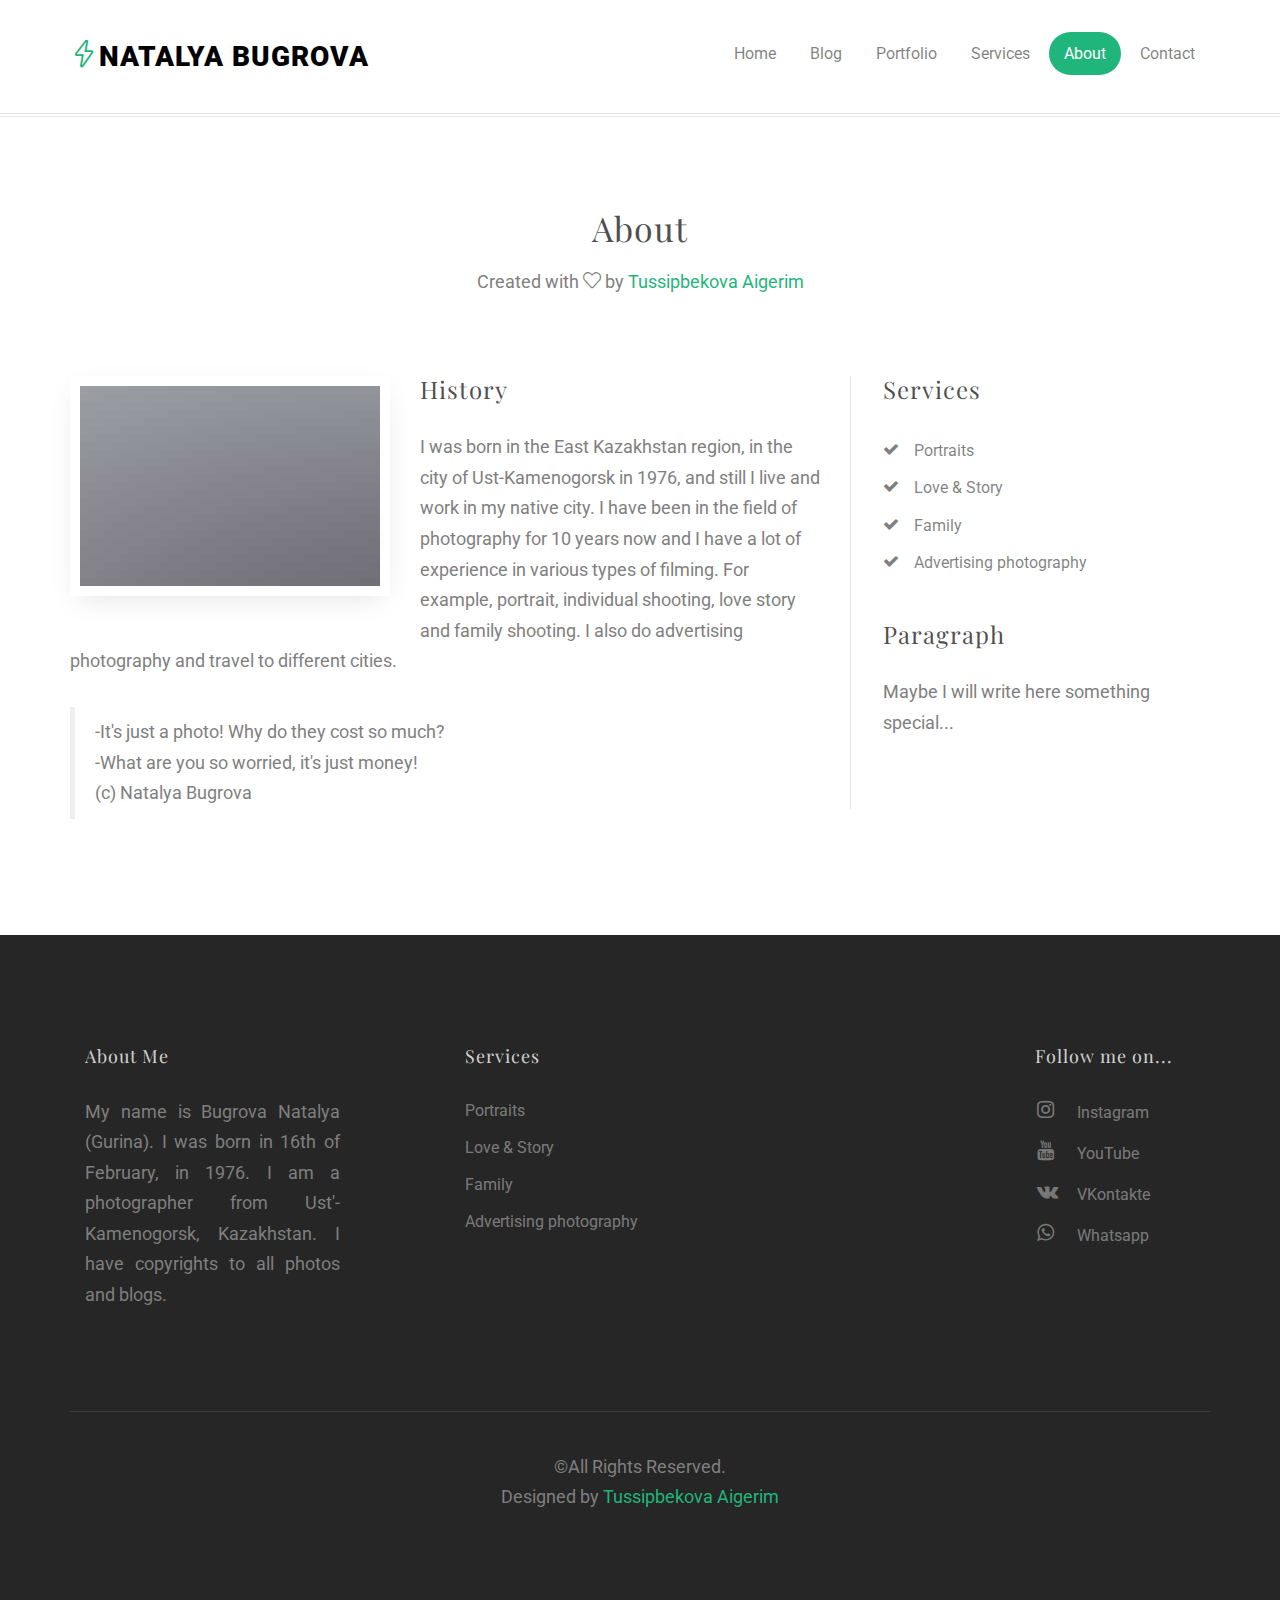
==== commit 1ad59c46: "Update about.html" ====
--- a/about.html
+++ b/about.html
@@ -84,9 +84,11 @@
 							<div class="about-inner">
 								<img class="img-responsive" src="images/image_about.jpg" alt="About">
 								<h3>History</h3>
-								<p>Some time ago I started to get into the photography. Then, I bought a camera and started to take photos of people. Now, I aKamenogorsk. But, I can work anywhere! I like to travel! Later I will write it a bit later...When I will meet with Natalya Bugrova...Glavnoe-ne zabyt'! </p>
+								<p>I was born in the East Kazakhstan region, in the city of Ust-Kamenogorsk in 1976, and still I live and work in my native city. I have been in the field of photography for 10 years now and I have a lot of experience in various types of filming. For example, portrait, individual shooting, love story and family shooting. I also do advertising photography and travel to different cities. </p>
 								<blockquote>
-									<p>Some quotes from me...I will write it a bit later...When I will meet with Natalya Bugrova...Glavnoe-ne zabyt'!</p>
+									<p>-It's just a photo! Why do they cost so much?<br>
+										-What are you so worried, it's just money!<br>
+										(с) Natalya Bugrova</p>
 								</blockquote>
 							</div>
 						</div>
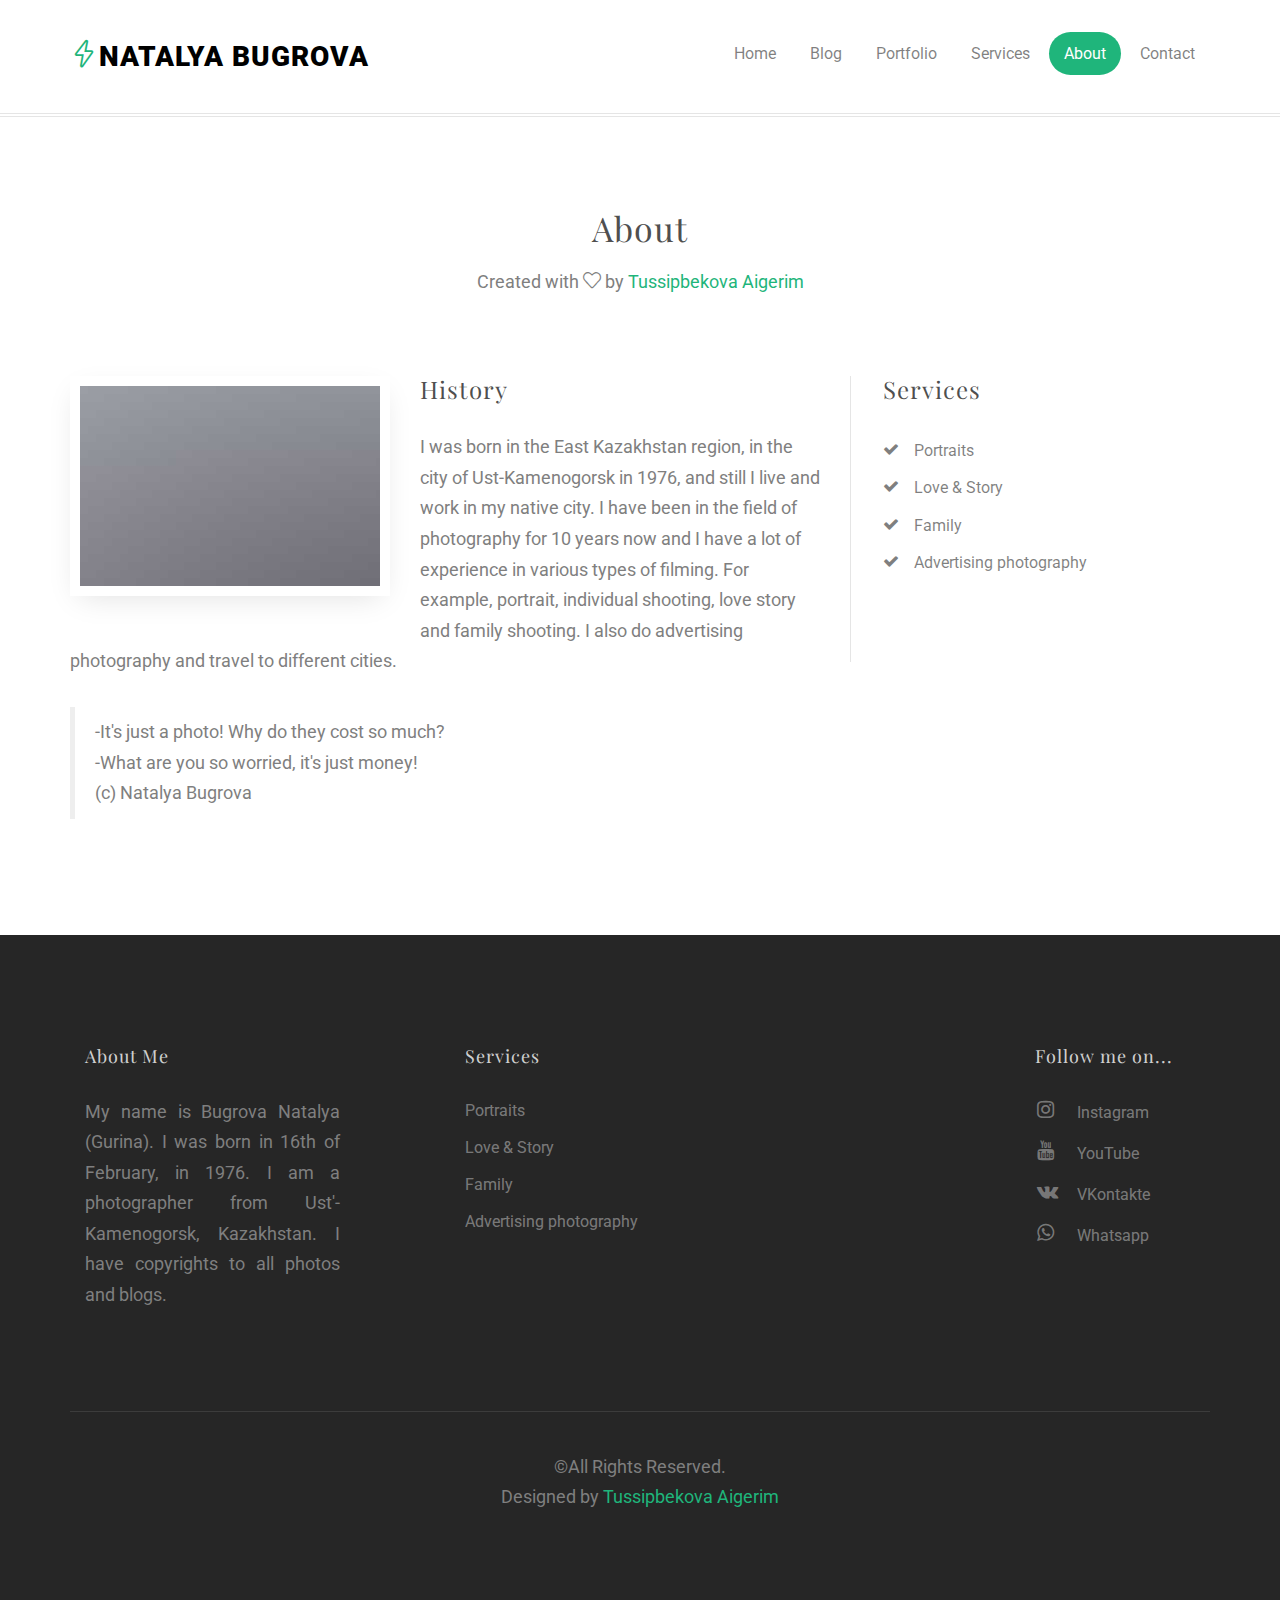
==== commit 9f09e325: "Update about.html" ====
--- a/about.html
+++ b/about.html
@@ -108,8 +108,7 @@
 								</ul>
 							</div>
 							<div class="col-md-12 side">
-								<h3>Paragraph</h3>
-								<p>Maybe I will write here something special...</p>
+								
 							</div>
 						</div>
 					</aside>
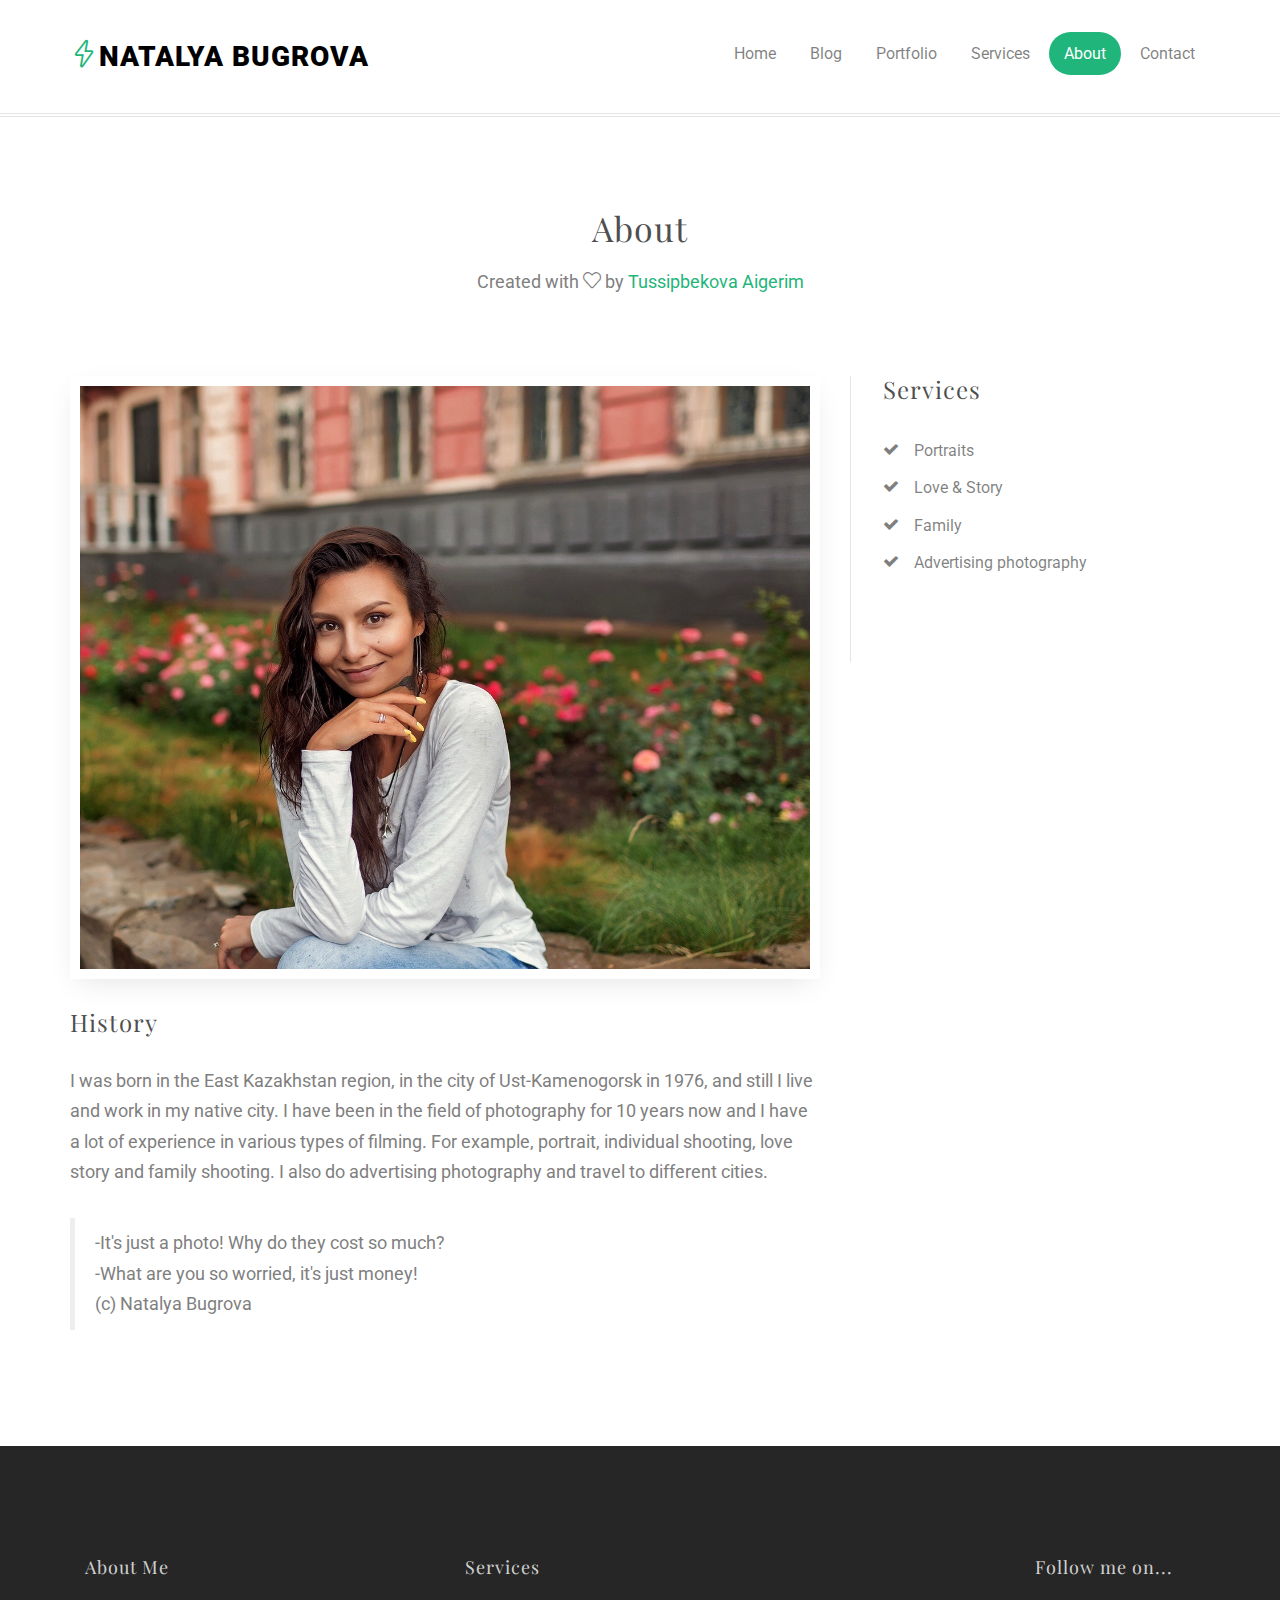
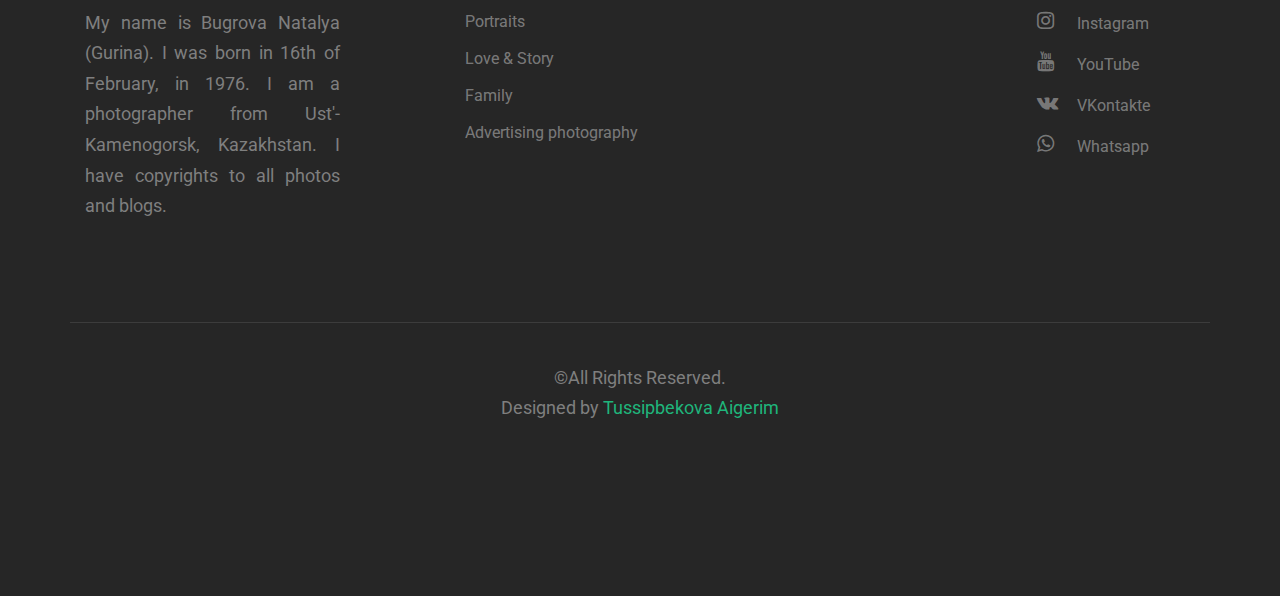
==== commit bdf6b7c4: "Update about.html" ====
--- a/about.html
+++ b/about.html
@@ -82,7 +82,7 @@
 					<div class="row">
 						<div class="col-md-12">
 							<div class="about-inner">
-								<img class="img-responsive" src="images/image_about.jpg" alt="About">
+								<img class="img-responsive" src="images/4.jpg" alt="About">
 								<h3>History</h3>
 								<p>I was born in the East Kazakhstan region, in the city of Ust-Kamenogorsk in 1976, and still I live and work in my native city. I have been in the field of photography for 10 years now and I have a lot of experience in various types of filming. For example, portrait, individual shooting, love story and family shooting. I also do advertising photography and travel to different cities. </p>
 								<blockquote>
